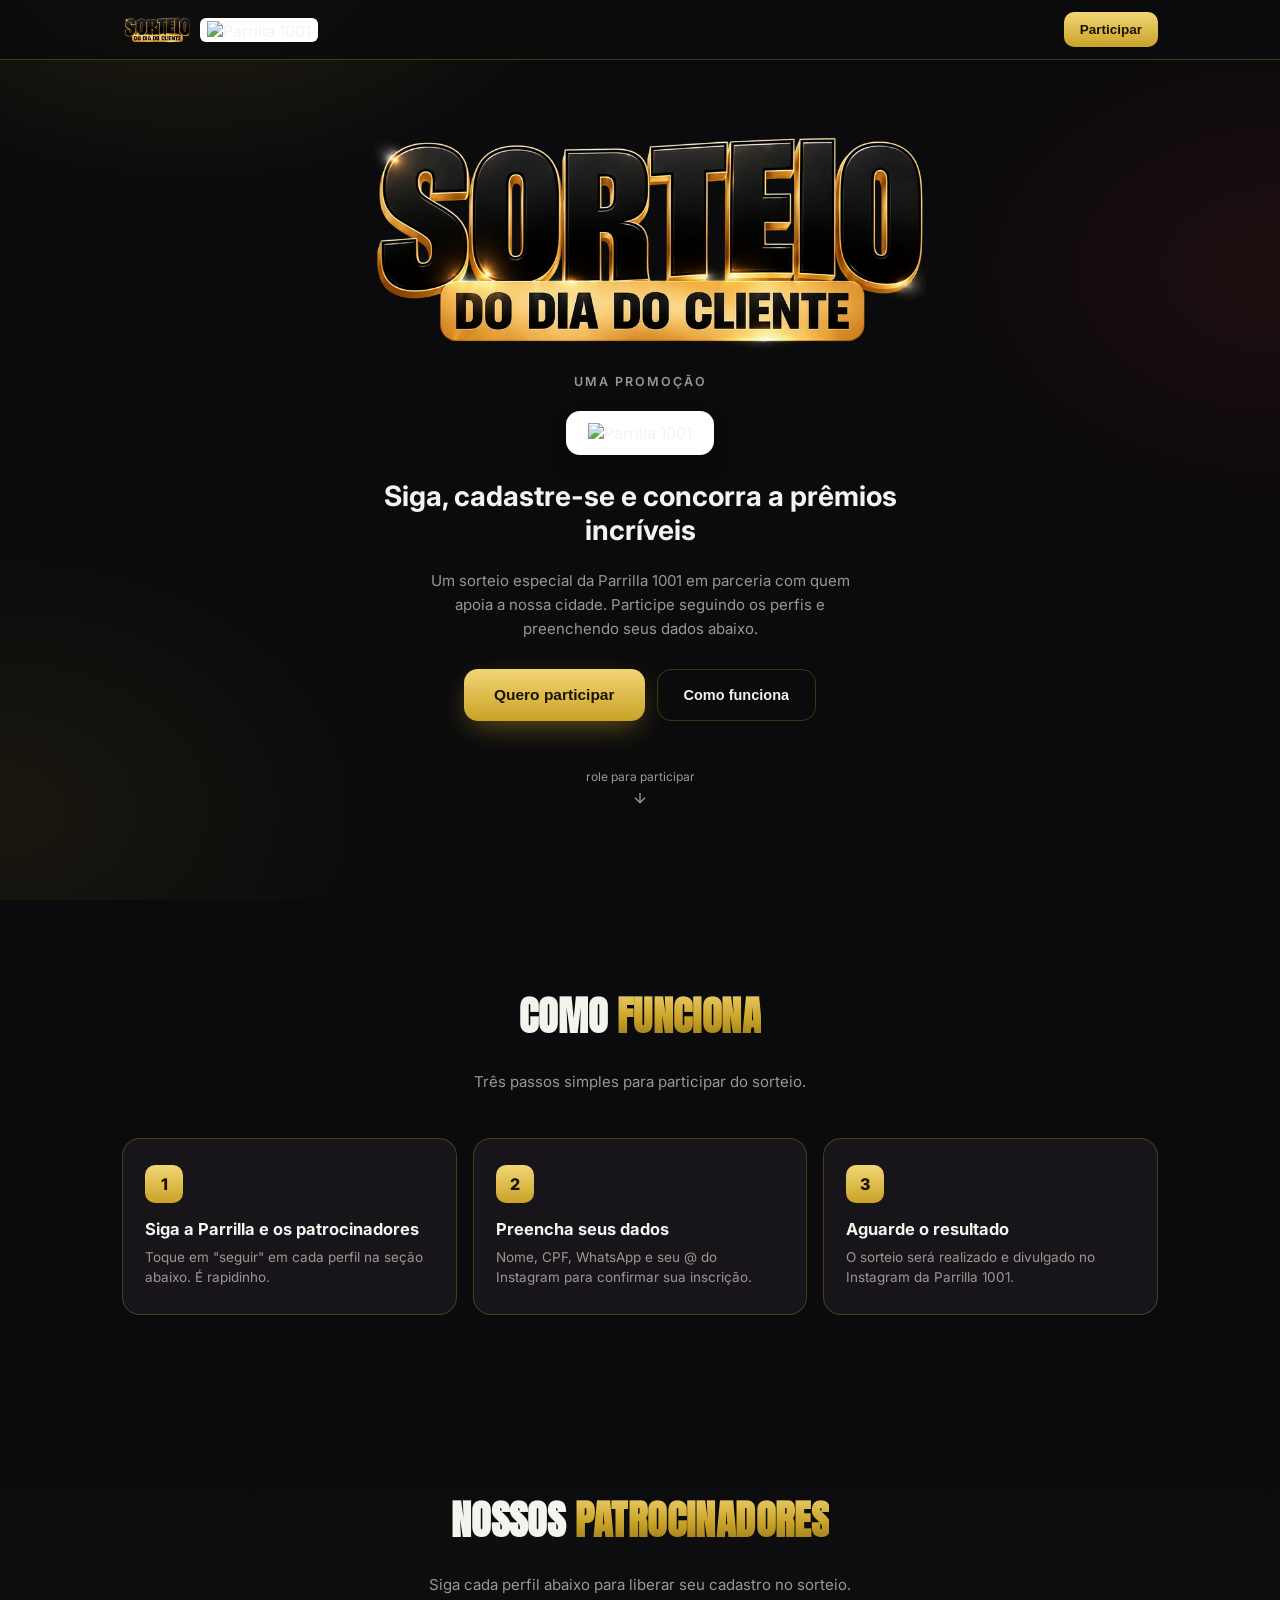
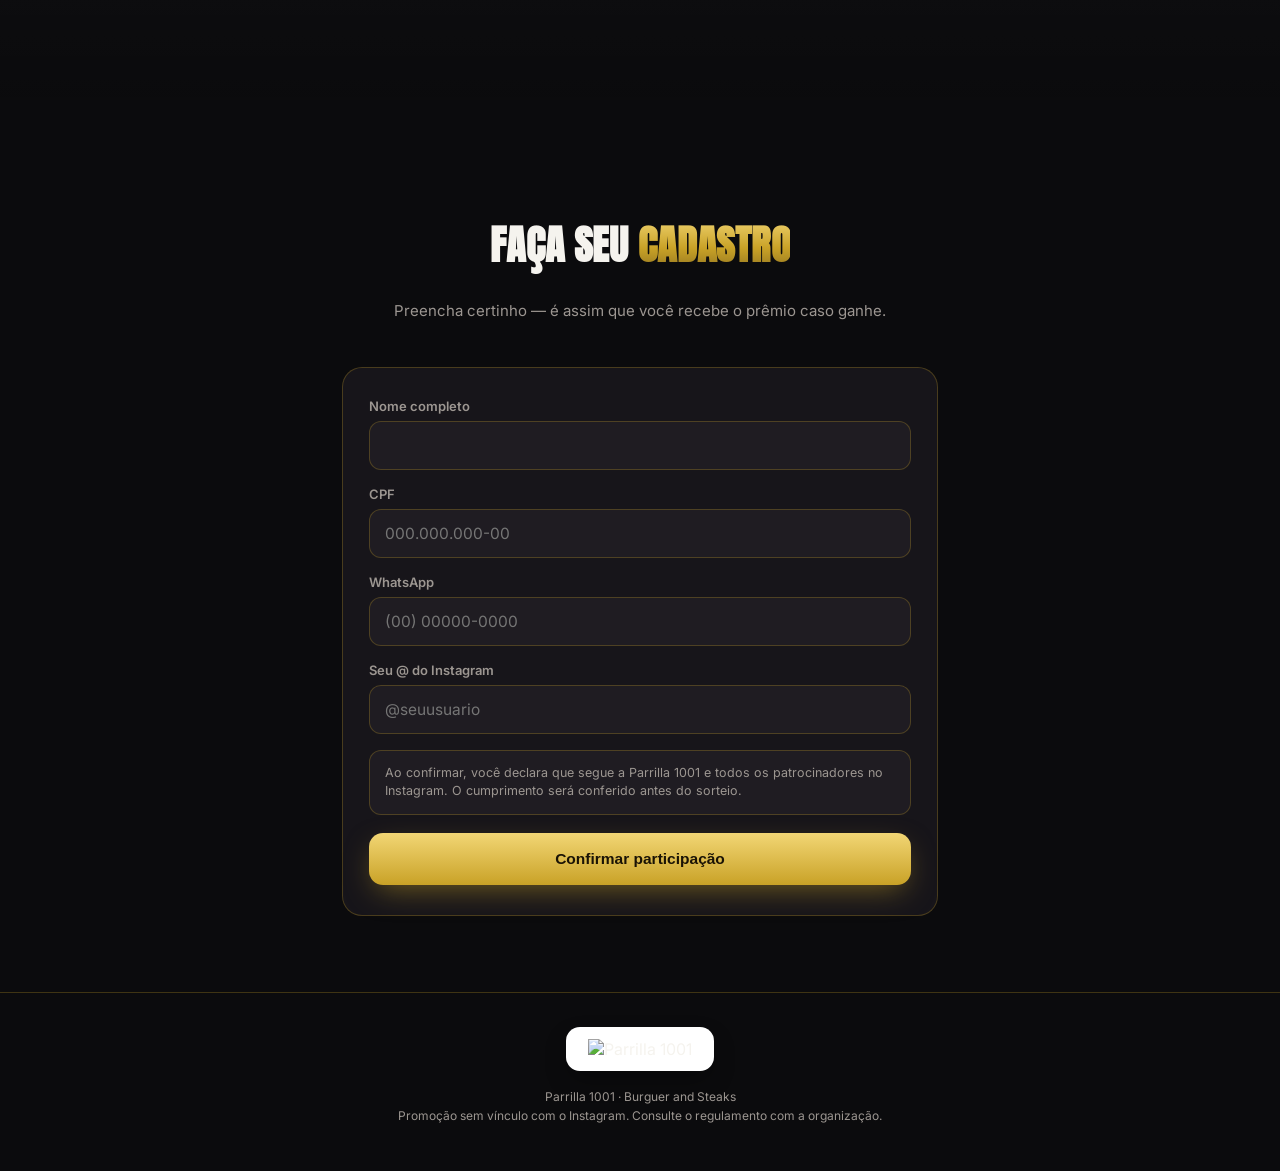
==== index.html @ ea4583cd "Add files via upload" ====
<!DOCTYPE html>
<html lang="pt-BR">
<head>
<meta charset="UTF-8">
<meta name="viewport" content="width=device-width, initial-scale=1.0, maximum-scale=1">
<title>Sorteio do Dia do Cliente — Parrilla 1001</title>
<meta name="description" content="Participe do Sorteio do Dia do Cliente da Parrilla 1001. Siga a Parrilla e os patrocinadores no Instagram e concorra.">
<link rel="preconnect" href="https://fonts.googleapis.com">
<link rel="preconnect" href="https://fonts.gstatic.com" crossorigin>
<link href="https://fonts.googleapis.com/css2?family=Anton&family=Inter:wght@400;500;600;700;800&display=swap" rel="stylesheet">
<script src="https://cdn.jsdelivr.net/npm/@supabase/supabase-js@2"></script>
<style>
  :root{
    --bg:#0B0B0D;
    --surface:#17151A;
    --surface-2:#1F1C22;
    --gold-deep:#8B6F1F;
    --gold:#C9A227;
    --gold-light:#F2D675;
    --red:#D62828;
    --text:#F5F3EE;
    --text-muted:#9C9691;
    --ok:#3FA34D;
    --border-gold: rgba(201,162,39,0.28);
  }
  *{box-sizing:border-box;}
  html{scroll-behavior:smooth;}
  html,body{margin:0;padding:0;}
  body{
    background:var(--bg);
    color:var(--text);
    font-family:'Inter',system-ui,sans-serif;
    -webkit-font-smoothing:antialiased;
    overflow-x:hidden;
  }
  .display{font-family:'Anton',sans-serif;letter-spacing:.01em;text-transform:uppercase;line-height:0.98;}
  .gold-text{
    background:linear-gradient(180deg,var(--gold-light) 0%,var(--gold) 55%,var(--gold-deep) 100%);
    -webkit-background-clip:text;background-clip:text;color:transparent;
  }
  .wrap{max-width:1080px;margin:0 auto;padding:0 22px;}
  .narrow{max-width:640px;margin:0 auto;}
  section{position:relative;}

  .glow{position:fixed;inset:0;z-index:-1;
    background:
      radial-gradient(700px 460px at 15% -8%, rgba(201,162,39,0.14), transparent 60%),
      radial-gradient(650px 460px at 100% 30%, rgba(214,40,40,0.09), transparent 60%),
      radial-gradient(700px 500px at 0% 90%, rgba(201,162,39,0.08), transparent 60%);
  }

  /* NAV */
  .nav{
    position:sticky;top:0;z-index:40;
    background:rgba(11,11,13,0.82);
    backdrop-filter:blur(10px);
    border-bottom:1px solid var(--border-gold);
  }
  .nav-inner{max-width:1080px;margin:0 auto;padding:12px 22px;display:flex;align-items:center;justify-content:space-between;}
  .nav-brand{display:flex;align-items:center;gap:10px;}
  .nav-brand img{height:26px;}
  .nav-brand-parrilla{height:24px;background:#fff;padding:3px 7px;border-radius:6px;}
  .nav-cta{
    background:linear-gradient(180deg,var(--gold-light),var(--gold));
    color:#1a1305;font-weight:800;border:none;border-radius:10px;
    padding:10px 16px;font-size:13.5px;cursor:pointer;white-space:nowrap;
  }
  .progress-mini{
    position:sticky;top:57px;z-index:35;
    background:var(--surface);border-bottom:1px solid var(--border-gold);
    padding:10px 22px;display:none;
  }
  .progress-mini.show{display:block;}
  .progress-mini-inner{max-width:1080px;margin:0 auto;}
  .progress-track{height:7px;background:var(--surface-2);border-radius:99px;overflow:hidden;}
  .progress-fill{height:100%;width:0%;background:linear-gradient(90deg,var(--gold-deep),var(--gold-light));border-radius:99px;transition:width .35s ease;}
  .progress-label{display:flex;justify-content:space-between;font-size:11.5px;color:var(--text-muted);margin-top:6px;font-weight:600;}

  /* HERO */
  .hero{
    min-height:92vh;
    display:flex;flex-direction:column;align-items:center;justify-content:center;
    text-align:center;gap:22px;padding:60px 22px 70px;
  }
  .logo-sorteio-img{max-width:100%;height:auto;max-height:220px;}
  .plus-divider{color:var(--text-muted);font-size:12.5px;letter-spacing:.16em;text-transform:uppercase;font-weight:600;}
  .logo-parrilla-card{background:#fff;padding:12px 22px;border-radius:14px;display:inline-flex;align-items:center;box-shadow:0 10px 26px -6px rgba(0,0,0,0.45);}
  .logo-parrilla-img{max-width:180px;height:auto;display:block;}
  .hero h2{font-size:clamp(20px,4.4vw,28px);max-width:560px;margin:2px 0 0;}
  .hero p.tagline{color:var(--text-muted);font-size:15px;max-width:440px;line-height:1.6;margin:0;}
  .hero-ctas{display:flex;gap:12px;flex-wrap:wrap;justify-content:center;margin-top:6px;}
  .btn-primary{
    background:linear-gradient(180deg,var(--gold-light),var(--gold));color:#1a1305;font-weight:800;
    border:none;border-radius:14px;padding:17px 30px;font-size:15.5px;cursor:pointer;
    box-shadow:0 10px 30px -8px rgba(201,162,39,0.55);
  }
  .btn-outline{
    background:transparent;border:1.5px solid var(--border-gold);color:var(--text);font-weight:700;
    border-radius:14px;padding:16px 26px;font-size:14.5px;cursor:pointer;
  }
  .scroll-hint{margin-top:26px;color:var(--text-muted);font-size:12px;display:flex;flex-direction:column;align-items:center;gap:6px;}
  .scroll-hint svg{width:16px;height:16px;animation:bob 1.8s ease-in-out infinite;}
  @keyframes bob{0%,100%{transform:translateY(0);}50%{transform:translateY(6px);}}

  /* SECTION HEADERS */
  .section-pad{padding:76px 0;}
  .section-head{text-align:center;max-width:560px;margin:0 auto 44px;}
  .section-head h2{font-size:clamp(28px,6vw,40px);}
  .section-head p{color:var(--text-muted);font-size:15px;line-height:1.6;margin-top:10px;}

  /* COMO FUNCIONA */
  .steps{display:grid;grid-template-columns:1fr;gap:16px;}
  @media(min-width:760px){.steps{grid-template-columns:1fr 1fr 1fr;}}
  .step-card{background:var(--surface);border:1px solid var(--border-gold);border-radius:18px;padding:26px 22px;}
  .step-num{
    width:38px;height:38px;border-radius:10px;background:linear-gradient(180deg,var(--gold-light),var(--gold));
    color:#1a1305;font-weight:800;display:flex;align-items:center;justify-content:center;margin-bottom:16px;font-size:16px;
  }
  .step-card h3{font-size:16.5px;margin:0 0 8px;}
  .step-card p{color:var(--text-muted);font-size:13.5px;line-height:1.55;margin:0;}

  /* PATROCINADORES */
  .sponsors-section{background:linear-gradient(180deg, transparent, rgba(255,255,255,0.015), transparent);}
  .sponsor-grid{display:grid;grid-template-columns:1fr 1fr;gap:14px;}
  @media(min-width:640px){.sponsor-grid{grid-template-columns:repeat(3,1fr);}}
  @media(min-width:900px){.sponsor-grid{grid-template-columns:repeat(4,1fr);}}

  .sponsor-card{
    background:var(--surface);border:1.5px solid var(--border-gold);border-radius:18px;
    padding:16px;display:flex;flex-direction:column;gap:12px;
    opacity:0;transform:translateY(14px);transition:opacity .5s ease, transform .5s ease, border-color .2s ease, background .2s ease;
  }
  .sponsor-card.in-view{opacity:1;transform:translateY(0);}
  .sponsor-card.followed{border-color:var(--ok);background:rgba(63,163,77,0.06);}
  .sponsor-tile{
    aspect-ratio:1/1;width:100%;border-radius:12px;background:#fff;
    display:flex;align-items:center;justify-content:center;padding:12px;overflow:hidden;
  }
  .sponsor-tile img{max-width:100%;max-height:100%;object-fit:contain;}
  .sponsor-tile-fallback{font-weight:800;font-size:20px;color:#1a1a1a;}
  .sponsor-name{font-size:13px;font-weight:700;text-align:center;line-height:1.25;}
  .follow-btn{
    border:1.5px solid var(--border-gold);background:transparent;color:var(--text);font-weight:700;
    font-size:12.5px;padding:10px 12px;border-radius:10px;width:100%;cursor:pointer;
    display:flex;align-items:center;justify-content:center;gap:6px;
  }
  .follow-btn.done{background:var(--ok);border-color:var(--ok);color:#0e2413;}

  .parrilla-feature-card{
    grid-column:1 / -1;
    background:linear-gradient(135deg, rgba(214,40,40,0.10), var(--surface));
    border:1.5px solid rgba(214,40,40,0.4);border-radius:18px;padding:20px;
    display:flex;align-items:center;justify-content:space-between;gap:16px;flex-wrap:wrap;
  }
  .parrilla-feature-left{display:flex;align-items:center;gap:14px;}
  .parrilla-feature-logo{width:64px;height:64px;background:#fff;border-radius:10px;display:flex;align-items:center;justify-content:center;padding:8px;flex-shrink:0;}
  .parrilla-feature-logo img{max-width:100%;max-height:100%;object-fit:contain;}
  .parrilla-feature-left h3{font-size:16px;margin:0 0 2px;}
  .parrilla-feature-left span{color:var(--text-muted);font-size:12.5px;}
  .parrilla-feature-card .follow-btn{width:150px;flex-shrink:0;}

  /* CADASTRO */
  .form-card{background:var(--surface);border:1px solid var(--border-gold);border-radius:20px;padding:30px 26px;}
  .field{margin-bottom:16px;}
  .field label{display:block;font-size:13px;font-weight:600;color:var(--text-muted);margin-bottom:7px;}
  .field input{
    width:100%;background:var(--surface-2);border:1.5px solid var(--border-gold);border-radius:12px;
    padding:14px 15px;color:var(--text);font-size:15.5px;font-family:inherit;
  }
  .field input:focus{outline:none;border-color:var(--gold);}
  .field input.invalid{border-color:var(--red);}
  .field-error{color:#ff8b8b;font-size:12.5px;margin-top:6px;display:none;}
  .field-error.show{display:block;}
  .hp-field{position:absolute;left:-9999px;top:-9999px;width:1px;height:1px;opacity:0;}
  .gate-notice{
    background:rgba(214,40,40,0.08);border:1px solid rgba(214,40,40,0.32);border-radius:12px;
    padding:13px 15px;font-size:13px;color:#ffb3b3;margin-bottom:18px;display:none;
  }
  .gate-notice.show{display:block;}
  .form-note{
    background:var(--surface-2);border:1px solid var(--border-gold);border-radius:12px;
    padding:13px 15px;font-size:12.5px;color:var(--text-muted);line-height:1.5;margin-top:4px;
  }
  .closed-badge{
    background:rgba(214,40,40,0.12);border:1px solid rgba(214,40,40,0.35);color:#ff8b8b;
    padding:14px 18px;border-radius:12px;font-size:14px;font-weight:600;text-align:center;
  }
  .spinner{width:18px;height:18px;border-radius:50%;border:2.5px solid rgba(0,0,0,0.25);border-top-color:#1a1305;animation:spin .7s linear infinite;display:inline-block;}
  @keyframes spin{to{transform:rotate(360deg);}}

  /* CONFIRM MODAL */
  .modal-overlay{
    position:fixed;inset:0;background:rgba(0,0,0,0.72);backdrop-filter:blur(4px);
    display:none;align-items:center;justify-content:center;z-index:60;padding:20px;
  }
  .modal-overlay.show{display:flex;}
  .modal-card{
    background:var(--surface);border:1.5px solid var(--gold);border-radius:22px;
    padding:36px 28px;text-align:center;max-width:360px;
    animation:popIn .3s ease;
  }
  @keyframes popIn{from{opacity:0;transform:scale(.92);}to{opacity:1;transform:scale(1);}}
  .check-circle{
    width:76px;height:76px;border-radius:50%;background:linear-gradient(180deg,var(--gold-light),var(--gold));
    display:flex;align-items:center;justify-content:center;margin:0 auto 18px;
    box-shadow:0 10px 30px -8px rgba(201,162,39,0.55);
  }
  .check-circle svg{width:38px;height:38px;}
  .modal-card h3{font-size:22px;margin:0 0 10px;}
  .modal-card p{color:var(--text-muted);font-size:13.5px;line-height:1.6;margin:0 0 20px;}

  /* FOOTER */
  footer{border-top:1px solid var(--border-gold);padding:34px 0 44px;text-align:center;}
  footer p{color:var(--text-muted);font-size:12px;margin:4px 0;}

  .toast{
    position:fixed;left:50%;bottom:24px;transform:translateX(-50%) translateY(20px);
    background:var(--surface-2);border:1px solid var(--border-gold);color:var(--text);
    padding:13px 18px;border-radius:12px;font-size:13.5px;font-weight:600;max-width:90%;
    opacity:0;pointer-events:none;transition:all .25s ease;z-index:80;box-shadow:0 10px 30px rgba(0,0,0,0.4);
  }
  .toast.show{opacity:1;transform:translateX(-50%) translateY(0);}

  @media (prefers-reduced-motion: reduce){
    .sponsor-card{transition:none;opacity:1;transform:none;}
    .scroll-hint svg{animation:none;}
  }
</style>
</head>
<body>
<div class="glow"></div>

<nav class="nav">
  <div class="nav-inner">
    <div class="nav-brand">
      <img src="assets/img/logo-sorteio.webp" id="nav-logo-sorteio" alt="Sorteio">
      <div class="nav-brand-parrilla"><img src="assets/img/logo-parrilla.webp" id="nav-logo-parrilla" alt="Parrilla 1001" style="height:16px;display:block;"></div>
    </div>
    <button class="nav-cta" id="nav-cta">Participar</button>
  </div>
</nav>
<div class="progress-mini" id="progress-mini">
  <div class="progress-mini-inner">
    <div class="progress-track"><div class="progress-fill" id="progress-fill"></div></div>
    <div class="progress-label"><span id="progress-count">0 de 0 seguidos</span><span id="progress-pct">0%</span></div>
  </div>
</div>

<!-- HERO -->
<section class="hero" id="topo">
  <img src="assets/img/logo-sorteio.webp" class="logo-sorteio-img" id="hero-logo-sorteio" alt="Sorteio do Dia do Cliente">
  <div class="plus-divider">uma promoção</div>
  <div class="logo-parrilla-card"><img src="assets/img/logo-parrilla.webp" class="logo-parrilla-img" id="hero-logo-parrilla" alt="Parrilla 1001"></div>
  <h2>Siga, cadastre-se e concorra a prêmios incríveis</h2>
  <p class="tagline">Um sorteio especial da Parrilla 1001 em parceria com quem apoia a nossa cidade. Participe seguindo os perfis e preenchendo seus dados abaixo.</p>
  <div class="hero-ctas">
    <button class="btn-primary" id="btn-hero-participar">Quero participar</button>
    <button class="btn-outline" id="btn-hero-como">Como funciona</button>
  </div>
  <div class="scroll-hint">
    role para participar
    <svg viewBox="0 0 24 24" fill="none" stroke="currentColor" stroke-width="2" stroke-linecap="round" stroke-linejoin="round"><path d="M12 5v14M19 12l-7 7-7-7"></path></svg>
  </div>
</section>

<!-- COMO FUNCIONA -->
<section class="section-pad" id="como-funciona">
  <div class="wrap">
    <div class="section-head">
      <h2 class="display">Como <span class="gold-text">funciona</span></h2>
      <p>Três passos simples para participar do sorteio.</p>
    </div>
    <div class="steps">
      <div class="step-card">
        <div class="step-num">1</div>
        <h3>Siga a Parrilla e os patrocinadores</h3>
        <p>Toque em "seguir" em cada perfil na seção abaixo. É rapidinho.</p>
      </div>
      <div class="step-card">
        <div class="step-num">2</div>
        <h3>Preencha seus dados</h3>
        <p>Nome, CPF, WhatsApp e seu @ do Instagram para confirmar sua inscrição.</p>
      </div>
      <div class="step-card">
        <div class="step-num">3</div>
        <h3>Aguarde o resultado</h3>
        <p>O sorteio será realizado e divulgado no Instagram da Parrilla 1001.</p>
      </div>
    </div>
  </div>
</section>

<!-- PATROCINADORES -->
<section class="section-pad sponsors-section" id="patrocinadores">
  <div class="wrap">
    <div class="section-head">
      <h2 class="display">Nossos <span class="gold-text">patrocinadores</span></h2>
      <p>Siga cada perfil abaixo para liberar seu cadastro no sorteio.</p>
    </div>
    <div class="sponsor-grid" id="sponsor-grid"></div>
  </div>
</section>

<!-- CADASTRO -->
<section class="section-pad" id="cadastro">
  <div class="wrap narrow">
    <div class="section-head">
      <h2 class="display">Faça seu <span class="gold-text">cadastro</span></h2>
      <p>Preencha certinho — é assim que você recebe o prêmio caso ganhe.</p>
    </div>
    <div class="form-card" id="form-card-area">
      <div class="gate-notice" id="gate-notice">Siga todos os patrocinadores acima antes de enviar seu cadastro.</div>
      <form id="participation-form" novalidate>
        <div class="field">
          <label for="f-nome">Nome completo</label>
          <input type="text" id="f-nome" autocomplete="name" required>
          <div class="field-error" id="err-nome">Digite seu nome completo.</div>
        </div>
        <div class="field">
          <label for="f-cpf">CPF</label>
          <input type="text" id="f-cpf" inputmode="numeric" placeholder="000.000.000-00" maxlength="14" required>
          <div class="field-error" id="err-cpf">CPF inválido.</div>
        </div>
        <div class="field">
          <label for="f-telefone">WhatsApp</label>
          <input type="text" id="f-telefone" inputmode="numeric" placeholder="(00) 00000-0000" maxlength="15" required>
          <div class="field-error" id="err-telefone">Informe um número válido com DDD.</div>
        </div>
        <div class="field">
          <label for="f-instagram">Seu @ do Instagram</label>
          <input type="text" id="f-instagram" placeholder="@seuusuario" required>
          <div class="field-error" id="err-instagram">Informe seu @ do Instagram.</div>
        </div>
        <div class="hp-field" aria-hidden="true">
          <label for="f-site">Não preencha este campo</label>
          <input type="text" id="f-site" name="site" tabindex="-1" autocomplete="off">
        </div>
        <div class="form-note">Ao confirmar, você declara que segue a Parrilla 1001 e todos os patrocinadores no Instagram. O cumprimento será conferido antes do sorteio.</div>
        <div style="margin-top:18px;">
          <button type="submit" class="btn-primary" id="btn-submit" style="width:100%;">Confirmar participação</button>
        </div>
      </form>
    </div>
  </div>
</section>

<footer>
  <div class="logo-parrilla-card" style="margin-bottom:14px;"><img src="assets/img/logo-parrilla.webp" id="footer-logo-parrilla" alt="Parrilla 1001" style="max-width:130px;height:auto;display:block;"></div>
  <p>Parrilla 1001 · Burguer and Steaks</p>
  <p>Promoção sem vínculo com o Instagram. Consulte o regulamento com a organização.</p>
</footer>

<div class="modal-overlay" id="modal-confirm">
  <div class="modal-card">
    <div class="check-circle"><svg viewBox="0 0 24 24" fill="none" stroke="#1a1305" stroke-width="3" stroke-linecap="round" stroke-linejoin="round"><polyline points="20 6 9 17 4 12"></polyline></svg></div>
    <h3 class="display">Você está <span class="gold-text">participando!</span></h3>
    <p>Guarde seu Instagram seguido nos perfis parceiros. Boa sorte — o resultado será divulgado no perfil da Parrilla 1001.</p>
    <button class="btn-primary" id="btn-close-modal" style="width:100%;">Fechar</button>
  </div>
</div>

<div class="toast" id="toast"></div>

<script>
const SUPABASE_URL = 'https://yrxlisqotgxpphfgvodh.supabase.co';
const SUPABASE_ANON_KEY = 'sb_publishable_75Oo3kkfr6PpqEU90OkE7A_bL1lUuGF';
const sb = supabase.createClient(SUPABASE_URL, SUPABASE_ANON_KEY);

const DEFAULT_LOGO_SORTEIO = 'assets/img/logo-sorteio.webp';
const DEFAULT_LOGO_PARRILLA = 'assets/img/logo-parrilla.webp';

let CONFIG = {};
let SPONSORS = [];
let followed = new Set();
let formShownAt = Date.now();

const $ = (id) => document.getElementById(id);

function showToast(msg){
  const t = $('toast');
  t.textContent = msg;
  t.classList.add('show');
  clearTimeout(t._timer);
  t._timer = setTimeout(() => t.classList.remove('show'), 3200);
}

async function loadData(){
  try{
    const [{data: configRows}, {data: sponsorRows}] = await Promise.all([
      sb.from('config').select('*'),
      sb.from('sponsors').select('*').eq('ativo', true).order('ordem', {ascending:true})
    ]);
    (configRows||[]).forEach(r => CONFIG[r.chave] = r.valor);
    SPONSORS = sponsorRows || [];
  }catch(e){ console.error(e); }
  renderBrand();
  renderSponsors();
  observeSponsorCards();
}

function renderBrand(){
  const sorteioSrc = CONFIG.logo_sorteio || DEFAULT_LOGO_SORTEIO;
  const parrillaSrc = CONFIG.logo_parrilla || DEFAULT_LOGO_PARRILLA;
  ['nav-logo-sorteio','hero-logo-sorteio'].forEach(id => $(id).src = sorteioSrc);
  ['nav-logo-parrilla','hero-logo-parrilla','footer-logo-parrilla'].forEach(id => $(id).src = parrillaSrc);

  if(CONFIG.cadastro_aberto === 'false'){
    $('form-card-area').innerHTML = `<div class="closed-badge">As inscrições deste sorteio estão encerradas. Fique de olho no Instagram da Parrilla 1001 para o resultado.</div>`;
  }
}

function totalToFollow(){ return SPONSORS.length + 1; }

function updateProgress(){
  const total = totalToFollow();
  const count = followed.size;
  const pct = total ? Math.round((count/total)*100) : 0;
  $('progress-fill').style.width = pct + '%';
  $('progress-count').textContent = `${count} de ${total} seguidos`;
  $('progress-pct').textContent = pct + '%';
  $('progress-mini').classList.add('show');
  if(count >= total) $('gate-notice').classList.remove('show');
}

function markFollowed(key, btnEl, cardEl){
  followed.add(key);
  btnEl.classList.add('done');
  btnEl.innerHTML = '✓ Seguindo';
  if(cardEl) cardEl.classList.add('followed');
  updateProgress();
}

function renderSponsors(){
  const grid = $('sponsor-grid');
  grid.innerHTML = '';

  const parrillaUrl = CONFIG.instagram_parrilla || '#';
  const parrillaLogo = CONFIG.logo_parrilla || DEFAULT_LOGO_PARRILLA;
  const pCard = document.createElement('div');
  pCard.className = 'parrilla-feature-card sponsor-card';
  pCard.innerHTML = `
    <div class="parrilla-feature-left">
      <div class="parrilla-feature-logo"><img src="${parrillaLogo}" alt="Parrilla 1001"></div>
      <div><h3>Parrilla 1001</h3><span>a organizadora do sorteio</span></div>
    </div>
    <button class="follow-btn" data-key="parrilla">Seguir no Instagram</button>
  `;
  grid.appendChild(pCard);
  const pBtn = pCard.querySelector('.follow-btn');
  pBtn.addEventListener('click', () => {
    window.open(parrillaUrl, '_blank', 'noopener');
    if(!followed.has('parrilla')) markFollowed('parrilla', pBtn, pCard);
  });

  SPONSORS.forEach(sp => {
    const card = document.createElement('div');
    card.className = 'sponsor-card';
    card.innerHTML = `
      <div class="sponsor-tile">${sp.logo_url ? `<img src="${sp.logo_url}" alt="${sp.nome}">` : `<div class="sponsor-tile-fallback">${(sp.nome||'?').slice(0,2).toUpperCase()}</div>`}</div>
      <div class="sponsor-name">${sp.nome}</div>
      <button class="follow-btn" data-key="${sp.id}">Seguir</button>
    `;
    grid.appendChild(card);
    const btn = card.querySelector('.follow-btn');
    btn.addEventListener('click', () => {
      window.open(sp.instagram_url, '_blank', 'noopener');
      if(!followed.has(sp.id)) markFollowed(sp.id, btn, card);
    });
  });

  updateProgress();
}

function observeSponsorCards(){
  const cards = document.querySelectorAll('.sponsor-card');
  if(!('IntersectionObserver' in window)){
    cards.forEach(c => c.classList.add('in-view'));
    return;
  }
  const obs = new IntersectionObserver((entries) => {
    entries.forEach((entry, i) => {
      if(entry.isIntersecting){
        setTimeout(() => entry.target.classList.add('in-view'), i * 45);
        obs.unobserve(entry.target);
      }
    });
  }, {threshold:0.15});
  cards.forEach(c => obs.observe(c));
}

// Navigation helpers
$('nav-cta').addEventListener('click', () => $('cadastro').scrollIntoView({behavior:'smooth'}));
$('btn-hero-participar').addEventListener('click', () => $('patrocinadores').scrollIntoView({behavior:'smooth'}));
$('btn-hero-como').addEventListener('click', () => $('como-funciona').scrollIntoView({behavior:'smooth'}));
$('btn-close-modal').addEventListener('click', () => $('modal-confirm').classList.remove('show'));

// Masks
$('f-cpf').addEventListener('input', (e) => {
  let v = e.target.value.replace(/\D/g,'').slice(0,11);
  v = v.replace(/(\d{3})(\d)/,'$1.$2').replace(/(\d{3})(\d)/,'$1.$2').replace(/(\d{3})(\d{1,2})$/,'$1-$2');
  e.target.value = v;
});
$('f-telefone').addEventListener('input', (e) => {
  let v = e.target.value.replace(/\D/g,'').slice(0,11);
  if(v.length > 10){ v = v.replace(/(\d{2})(\d{5})(\d{0,4})/,'($1) $2-$3'); }
  else if(v.length > 5){ v = v.replace(/(\d{2})(\d{4})(\d{0,4})/,'($1) $2-$3'); }
  else if(v.length > 2){ v = v.replace(/(\d{2})(\d{0,5})/,'($1) $2'); }
  else if(v.length > 0){ v = v.replace(/(\d{0,2})/,'($1'); }
  e.target.value = v.trim();
});

function validCPF(cpf){
  cpf = cpf.replace(/\D/g,'');
  if(cpf.length !== 11 || /^(\d)\1{10}$/.test(cpf)) return false;
  let sum = 0;
  for(let i=0;i<9;i++) sum += parseInt(cpf[i]) * (10-i);
  let rev = 11 - (sum % 11);
  if(rev >= 10) rev = 0;
  if(rev !== parseInt(cpf[9])) return false;
  sum = 0;
  for(let i=0;i<10;i++) sum += parseInt(cpf[i]) * (11-i);
  rev = 11 - (sum % 11);
  if(rev >= 10) rev = 0;
  if(rev !== parseInt(cpf[10])) return false;
  return true;
}

function setFieldError(inputId, errId, show){
  $(inputId).classList.toggle('invalid', show);
  $(errId).classList.toggle('show', show);
}

$('participation-form').addEventListener('submit', async (e) => {
  e.preventDefault();

  if(followed.size < totalToFollow()){
    $('gate-notice').classList.add('show');
    $('patrocinadores').scrollIntoView({behavior:'smooth'});
    showToast('Siga todos os patrocinadores antes de enviar o cadastro.');
    return;
  }

  const nome = $('f-nome').value.trim();
  const cpfRaw = $('f-cpf').value.replace(/\D/g,'');
  const telRaw = $('f-telefone').value.replace(/\D/g,'');
  const instagram = $('f-instagram').value.trim().replace(/^@/,'');
  const honeypot = $('f-site').value;

  let ok = true;
  if(nome.length < 5 || !nome.includes(' ')){ setFieldError('f-nome','err-nome',true); ok=false; } else setFieldError('f-nome','err-nome',false);
  if(!validCPF(cpfRaw)){ setFieldError('f-cpf','err-cpf',true); ok=false; } else setFieldError('f-cpf','err-cpf',false);
  if(telRaw.length < 10){ setFieldError('f-telefone','err-telefone',true); ok=false; } else setFieldError('f-telefone','err-telefone',false);
  if(instagram.length < 2){ setFieldError('f-instagram','err-instagram',true); ok=false; } else setFieldError('f-instagram','err-instagram',false);
  if(!ok) return;

  if(honeypot){ showToast('Não foi possível concluir o cadastro. Tente novamente.'); return; }
  if(Date.now() - formShownAt < 3000){ showToast('Aguarde um instante e tente novamente.'); return; }

  const btn = $('btn-submit');
  btn.disabled = true;
  btn.innerHTML = '<span class="spinner"></span>';

  const {error} = await sb.from('participantes').insert({nome, cpf: cpfRaw, telefone: telRaw, instagram});

  btn.disabled = false;
  btn.textContent = 'Confirmar participação';

  if(error){
    if(error.code === '23505'){ showToast('Este CPF ou telefone já está participando do sorteio!'); }
    else { console.error(error); showToast('Não foi possível concluir agora. Tente novamente em instantes.'); }
    return;
  }

  $('modal-confirm').classList.add('show');
  $('participation-form').reset();
});

loadData();
</script>
</body>
</html>
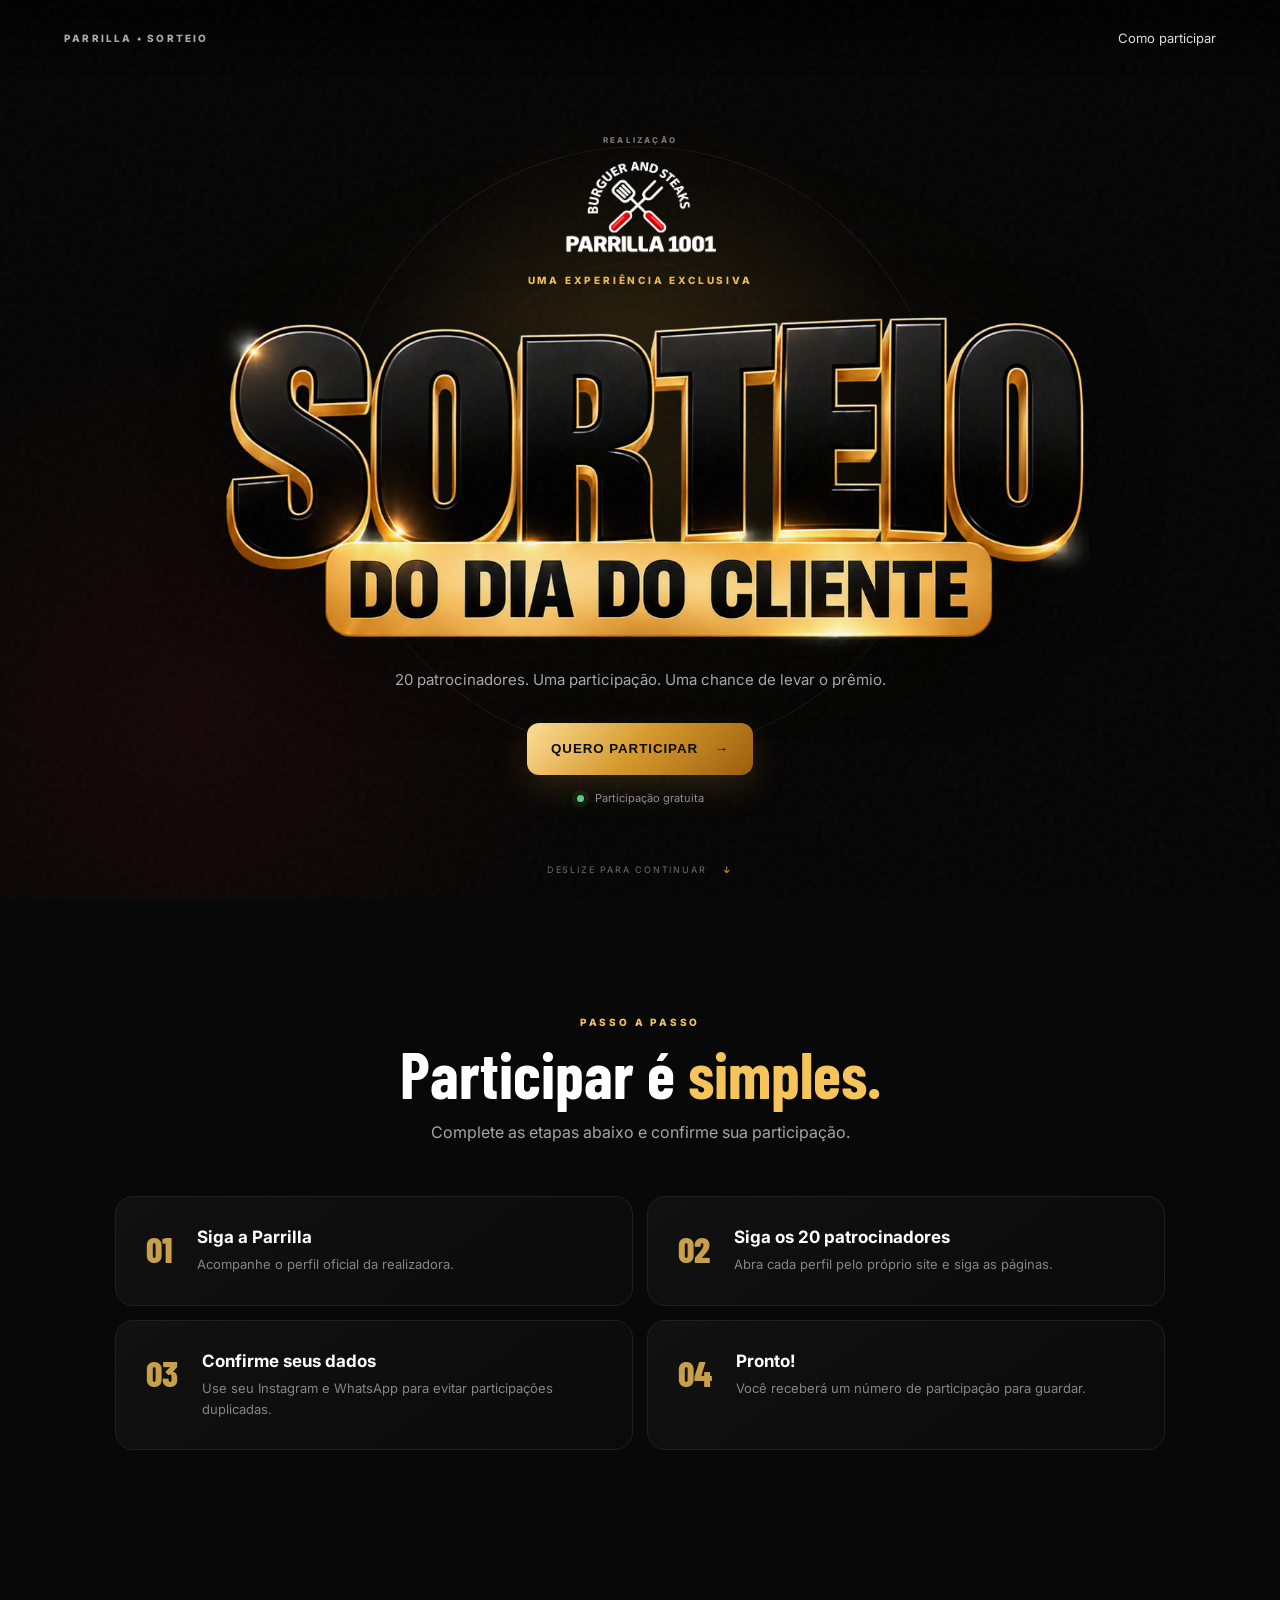
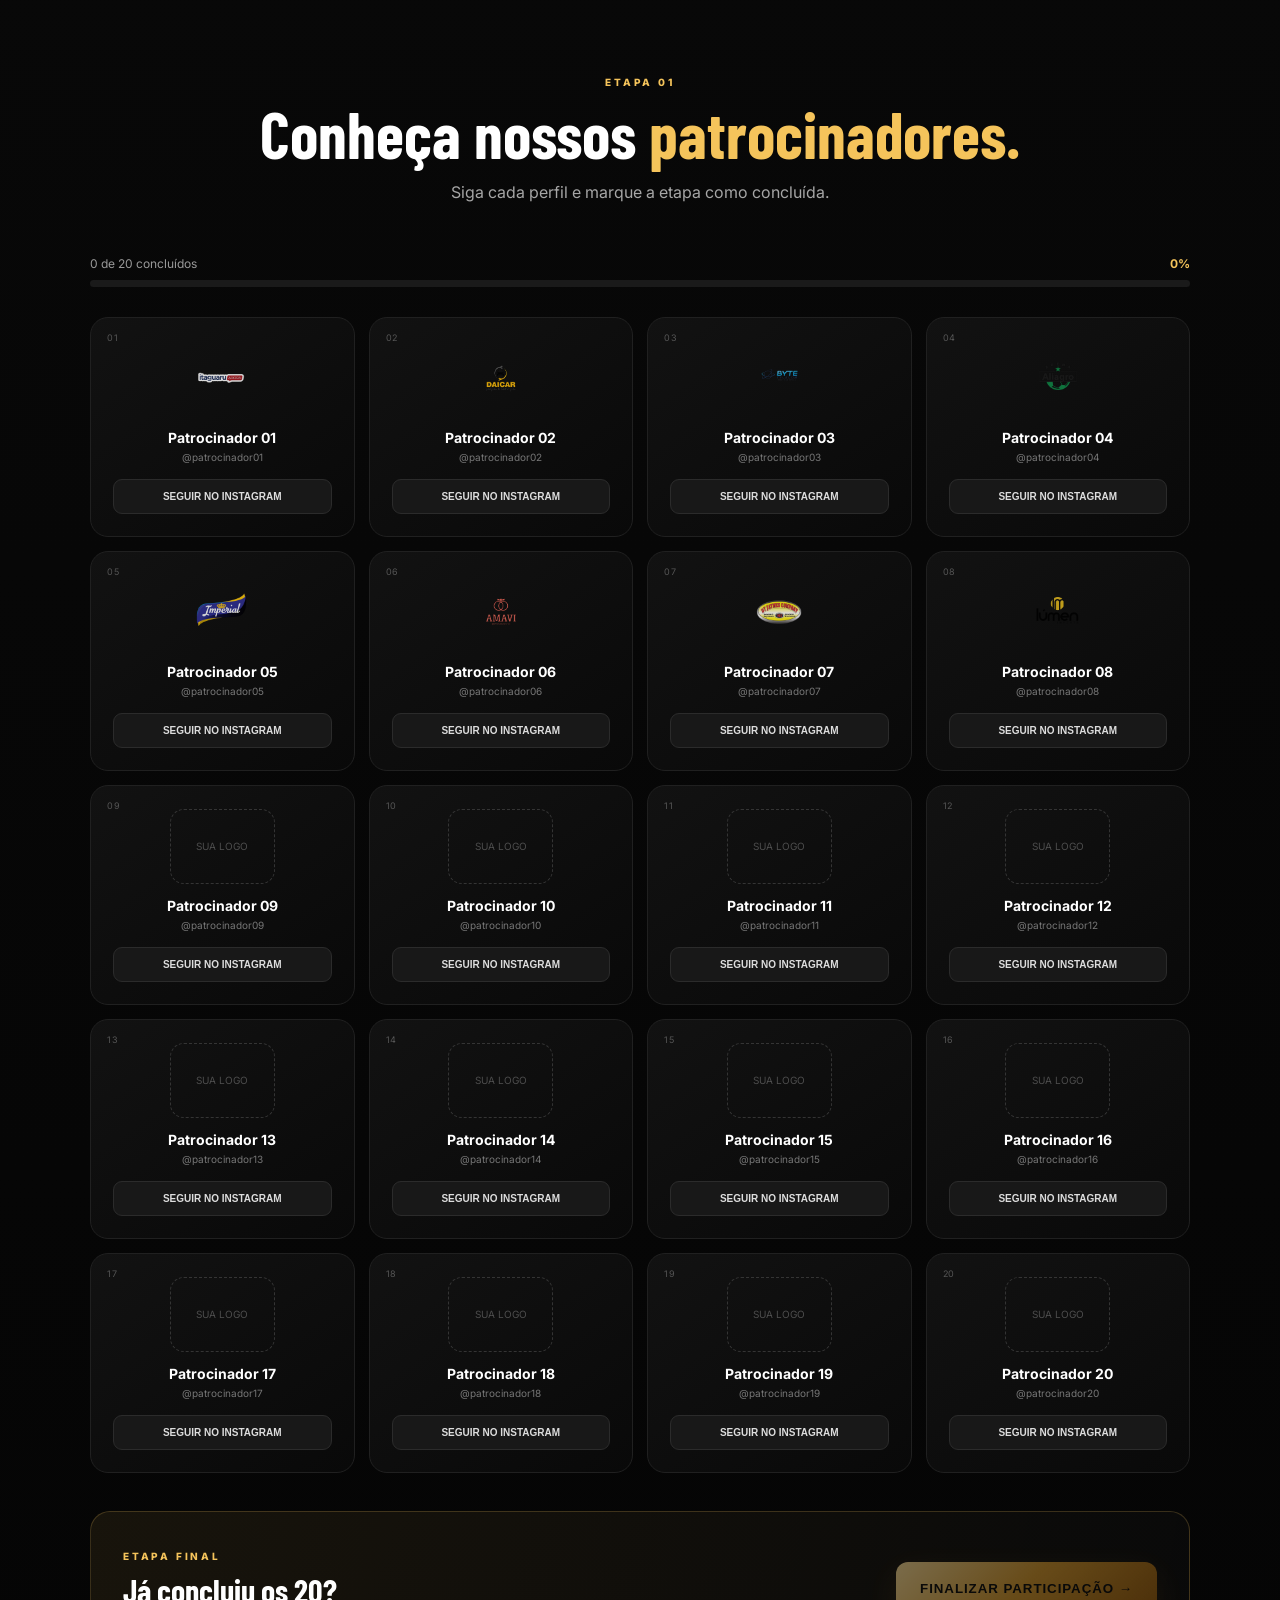
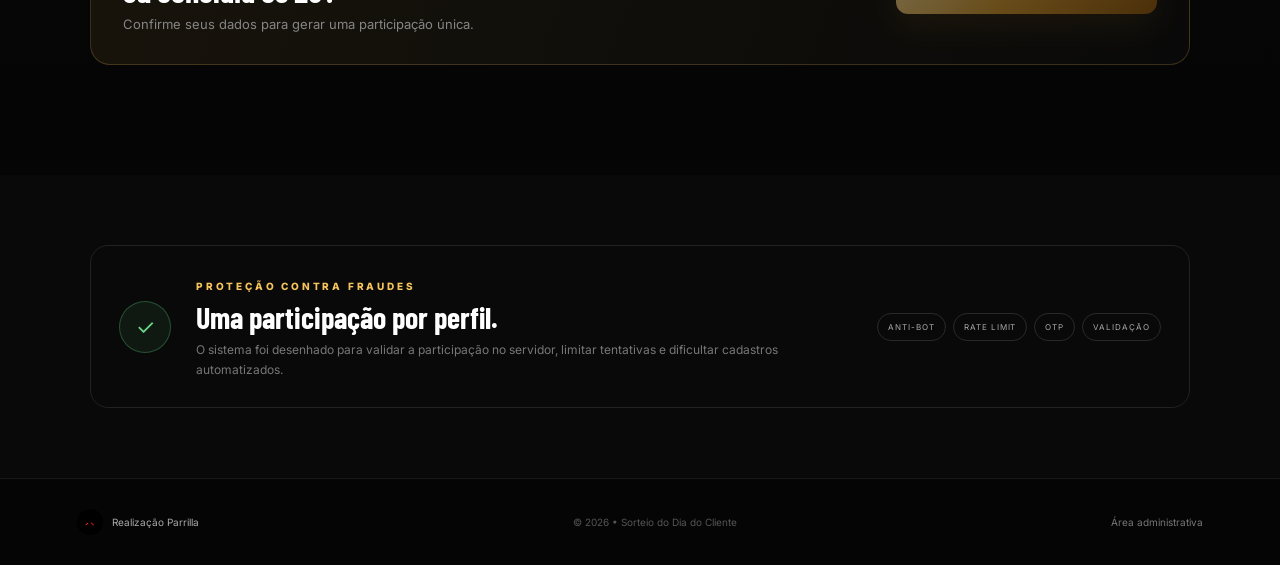
==== commit 5cbfc879: "Add files via upload" ====
--- a/index.html
+++ b/index.html
@@ -1,581 +1,121 @@
-<!DOCTYPE html>
-<html lang="pt-BR">
-<head>
-<meta charset="UTF-8">
-<meta name="viewport" content="width=device-width, initial-scale=1.0, maximum-scale=1">
-<title>Sorteio do Dia do Cliente — Parrilla 1001</title>
-<meta name="description" content="Participe do Sorteio do Dia do Cliente da Parrilla 1001. Siga a Parrilla e os patrocinadores no Instagram e concorra.">
-<link rel="preconnect" href="https://fonts.googleapis.com">
-<link rel="preconnect" href="https://fonts.gstatic.com" crossorigin>
-<link href="https://fonts.googleapis.com/css2?family=Anton&family=Inter:wght@400;500;600;700;800&display=swap" rel="stylesheet">
-<script src="https://cdn.jsdelivr.net/npm/@supabase/supabase-js@2"></script>
-<style>
-  :root{
-    --bg:#0B0B0D;
-    --surface:#17151A;
-    --surface-2:#1F1C22;
-    --gold-deep:#8B6F1F;
-    --gold:#C9A227;
-    --gold-light:#F2D675;
-    --red:#D62828;
-    --text:#F5F3EE;
-    --text-muted:#9C9691;
-    --ok:#3FA34D;
-    --border-gold: rgba(201,162,39,0.28);
-  }
-  *{box-sizing:border-box;}
-  html{scroll-behavior:smooth;}
-  html,body{margin:0;padding:0;}
-  body{
-    background:var(--bg);
-    color:var(--text);
-    font-family:'Inter',system-ui,sans-serif;
-    -webkit-font-smoothing:antialiased;
-    overflow-x:hidden;
-  }
-  .display{font-family:'Anton',sans-serif;letter-spacing:.01em;text-transform:uppercase;line-height:0.98;}
-  .gold-text{
-    background:linear-gradient(180deg,var(--gold-light) 0%,var(--gold) 55%,var(--gold-deep) 100%);
-    -webkit-background-clip:text;background-clip:text;color:transparent;
-  }
-  .wrap{max-width:1080px;margin:0 auto;padding:0 22px;}
-  .narrow{max-width:640px;margin:0 auto;}
-  section{position:relative;}
-
-  .glow{position:fixed;inset:0;z-index:-1;
-    background:
-      radial-gradient(700px 460px at 15% -8%, rgba(201,162,39,0.14), transparent 60%),
-      radial-gradient(650px 460px at 100% 30%, rgba(214,40,40,0.09), transparent 60%),
-      radial-gradient(700px 500px at 0% 90%, rgba(201,162,39,0.08), transparent 60%);
-  }
-
-  /* NAV */
-  .nav{
-    position:sticky;top:0;z-index:40;
-    background:rgba(11,11,13,0.82);
-    backdrop-filter:blur(10px);
-    border-bottom:1px solid var(--border-gold);
-  }
-  .nav-inner{max-width:1080px;margin:0 auto;padding:12px 22px;display:flex;align-items:center;justify-content:space-between;}
-  .nav-brand{display:flex;align-items:center;gap:10px;}
-  .nav-brand img{height:26px;}
-  .nav-brand-parrilla{height:24px;background:#fff;padding:3px 7px;border-radius:6px;}
-  .nav-cta{
-    background:linear-gradient(180deg,var(--gold-light),var(--gold));
-    color:#1a1305;font-weight:800;border:none;border-radius:10px;
-    padding:10px 16px;font-size:13.5px;cursor:pointer;white-space:nowrap;
-  }
-  .progress-mini{
-    position:sticky;top:57px;z-index:35;
-    background:var(--surface);border-bottom:1px solid var(--border-gold);
-    padding:10px 22px;display:none;
-  }
-  .progress-mini.show{display:block;}
-  .progress-mini-inner{max-width:1080px;margin:0 auto;}
-  .progress-track{height:7px;background:var(--surface-2);border-radius:99px;overflow:hidden;}
-  .progress-fill{height:100%;width:0%;background:linear-gradient(90deg,var(--gold-deep),var(--gold-light));border-radius:99px;transition:width .35s ease;}
-  .progress-label{display:flex;justify-content:space-between;font-size:11.5px;color:var(--text-muted);margin-top:6px;font-weight:600;}
-
-  /* HERO */
-  .hero{
-    min-height:92vh;
-    display:flex;flex-direction:column;align-items:center;justify-content:center;
-    text-align:center;gap:22px;padding:60px 22px 70px;
-  }
-  .logo-sorteio-img{max-width:100%;height:auto;max-height:220px;}
-  .plus-divider{color:var(--text-muted);font-size:12.5px;letter-spacing:.16em;text-transform:uppercase;font-weight:600;}
-  .logo-parrilla-card{background:#fff;padding:12px 22px;border-radius:14px;display:inline-flex;align-items:center;box-shadow:0 10px 26px -6px rgba(0,0,0,0.45);}
-  .logo-parrilla-img{max-width:180px;height:auto;display:block;}
-  .hero h2{font-size:clamp(20px,4.4vw,28px);max-width:560px;margin:2px 0 0;}
-  .hero p.tagline{color:var(--text-muted);font-size:15px;max-width:440px;line-height:1.6;margin:0;}
-  .hero-ctas{display:flex;gap:12px;flex-wrap:wrap;justify-content:center;margin-top:6px;}
-  .btn-primary{
-    background:linear-gradient(180deg,var(--gold-light),var(--gold));color:#1a1305;font-weight:800;
-    border:none;border-radius:14px;padding:17px 30px;font-size:15.5px;cursor:pointer;
-    box-shadow:0 10px 30px -8px rgba(201,162,39,0.55);
-  }
-  .btn-outline{
-    background:transparent;border:1.5px solid var(--border-gold);color:var(--text);font-weight:700;
-    border-radius:14px;padding:16px 26px;font-size:14.5px;cursor:pointer;
-  }
-  .scroll-hint{margin-top:26px;color:var(--text-muted);font-size:12px;display:flex;flex-direction:column;align-items:center;gap:6px;}
-  .scroll-hint svg{width:16px;height:16px;animation:bob 1.8s ease-in-out infinite;}
-  @keyframes bob{0%,100%{transform:translateY(0);}50%{transform:translateY(6px);}}
-
-  /* SECTION HEADERS */
-  .section-pad{padding:76px 0;}
-  .section-head{text-align:center;max-width:560px;margin:0 auto 44px;}
-  .section-head h2{font-size:clamp(28px,6vw,40px);}
-  .section-head p{color:var(--text-muted);font-size:15px;line-height:1.6;margin-top:10px;}
-
-  /* COMO FUNCIONA */
-  .steps{display:grid;grid-template-columns:1fr;gap:16px;}
-  @media(min-width:760px){.steps{grid-template-columns:1fr 1fr 1fr;}}
-  .step-card{background:var(--surface);border:1px solid var(--border-gold);border-radius:18px;padding:26px 22px;}
-  .step-num{
-    width:38px;height:38px;border-radius:10px;background:linear-gradient(180deg,var(--gold-light),var(--gold));
-    color:#1a1305;font-weight:800;display:flex;align-items:center;justify-content:center;margin-bottom:16px;font-size:16px;
-  }
-  .step-card h3{font-size:16.5px;margin:0 0 8px;}
-  .step-card p{color:var(--text-muted);font-size:13.5px;line-height:1.55;margin:0;}
-
-  /* PATROCINADORES */
-  .sponsors-section{background:linear-gradient(180deg, transparent, rgba(255,255,255,0.015), transparent);}
-  .sponsor-grid{display:grid;grid-template-columns:1fr 1fr;gap:14px;}
-  @media(min-width:640px){.sponsor-grid{grid-template-columns:repeat(3,1fr);}}
-  @media(min-width:900px){.sponsor-grid{grid-template-columns:repeat(4,1fr);}}
-
-  .sponsor-card{
-    background:var(--surface);border:1.5px solid var(--border-gold);border-radius:18px;
-    padding:16px;display:flex;flex-direction:column;gap:12px;
-    opacity:0;transform:translateY(14px);transition:opacity .5s ease, transform .5s ease, border-color .2s ease, background .2s ease;
-  }
-  .sponsor-card.in-view{opacity:1;transform:translateY(0);}
-  .sponsor-card.followed{border-color:var(--ok);background:rgba(63,163,77,0.06);}
-  .sponsor-tile{
-    aspect-ratio:1/1;width:100%;border-radius:12px;background:#fff;
-    display:flex;align-items:center;justify-content:center;padding:12px;overflow:hidden;
-  }
-  .sponsor-tile img{max-width:100%;max-height:100%;object-fit:contain;}
-  .sponsor-tile-fallback{font-weight:800;font-size:20px;color:#1a1a1a;}
-  .sponsor-name{font-size:13px;font-weight:700;text-align:center;line-height:1.25;}
-  .follow-btn{
-    border:1.5px solid var(--border-gold);background:transparent;color:var(--text);font-weight:700;
-    font-size:12.5px;padding:10px 12px;border-radius:10px;width:100%;cursor:pointer;
-    display:flex;align-items:center;justify-content:center;gap:6px;
-  }
-  .follow-btn.done{background:var(--ok);border-color:var(--ok);color:#0e2413;}
-
-  .parrilla-feature-card{
-    grid-column:1 / -1;
-    background:linear-gradient(135deg, rgba(214,40,40,0.10), var(--surface));
-    border:1.5px solid rgba(214,40,40,0.4);border-radius:18px;padding:20px;
-    display:flex;align-items:center;justify-content:space-between;gap:16px;flex-wrap:wrap;
-  }
-  .parrilla-feature-left{display:flex;align-items:center;gap:14px;}
-  .parrilla-feature-logo{width:64px;height:64px;background:#fff;border-radius:10px;display:flex;align-items:center;justify-content:center;padding:8px;flex-shrink:0;}
-  .parrilla-feature-logo img{max-width:100%;max-height:100%;object-fit:contain;}
-  .parrilla-feature-left h3{font-size:16px;margin:0 0 2px;}
-  .parrilla-feature-left span{color:var(--text-muted);font-size:12.5px;}
-  .parrilla-feature-card .follow-btn{width:150px;flex-shrink:0;}
-
-  /* CADASTRO */
-  .form-card{background:var(--surface);border:1px solid var(--border-gold);border-radius:20px;padding:30px 26px;}
-  .field{margin-bottom:16px;}
-  .field label{display:block;font-size:13px;font-weight:600;color:var(--text-muted);margin-bottom:7px;}
-  .field input{
-    width:100%;background:var(--surface-2);border:1.5px solid var(--border-gold);border-radius:12px;
-    padding:14px 15px;color:var(--text);font-size:15.5px;font-family:inherit;
-  }
-  .field input:focus{outline:none;border-color:var(--gold);}
-  .field input.invalid{border-color:var(--red);}
-  .field-error{color:#ff8b8b;font-size:12.5px;margin-top:6px;display:none;}
-  .field-error.show{display:block;}
-  .hp-field{position:absolute;left:-9999px;top:-9999px;width:1px;height:1px;opacity:0;}
-  .gate-notice{
-    background:rgba(214,40,40,0.08);border:1px solid rgba(214,40,40,0.32);border-radius:12px;
-    padding:13px 15px;font-size:13px;color:#ffb3b3;margin-bottom:18px;display:none;
-  }
-  .gate-notice.show{display:block;}
-  .form-note{
-    background:var(--surface-2);border:1px solid var(--border-gold);border-radius:12px;
-    padding:13px 15px;font-size:12.5px;color:var(--text-muted);line-height:1.5;margin-top:4px;
-  }
-  .closed-badge{
-    background:rgba(214,40,40,0.12);border:1px solid rgba(214,40,40,0.35);color:#ff8b8b;
-    padding:14px 18px;border-radius:12px;font-size:14px;font-weight:600;text-align:center;
-  }
-  .spinner{width:18px;height:18px;border-radius:50%;border:2.5px solid rgba(0,0,0,0.25);border-top-color:#1a1305;animation:spin .7s linear infinite;display:inline-block;}
-  @keyframes spin{to{transform:rotate(360deg);}}
-
-  /* CONFIRM MODAL */
-  .modal-overlay{
-    position:fixed;inset:0;background:rgba(0,0,0,0.72);backdrop-filter:blur(4px);
-    display:none;align-items:center;justify-content:center;z-index:60;padding:20px;
-  }
-  .modal-overlay.show{display:flex;}
-  .modal-card{
-    background:var(--surface);border:1.5px solid var(--gold);border-radius:22px;
-    padding:36px 28px;text-align:center;max-width:360px;
-    animation:popIn .3s ease;
-  }
-  @keyframes popIn{from{opacity:0;transform:scale(.92);}to{opacity:1;transform:scale(1);}}
-  .check-circle{
-    width:76px;height:76px;border-radius:50%;background:linear-gradient(180deg,var(--gold-light),var(--gold));
-    display:flex;align-items:center;justify-content:center;margin:0 auto 18px;
-    box-shadow:0 10px 30px -8px rgba(201,162,39,0.55);
-  }
-  .check-circle svg{width:38px;height:38px;}
-  .modal-card h3{font-size:22px;margin:0 0 10px;}
-  .modal-card p{color:var(--text-muted);font-size:13.5px;line-height:1.6;margin:0 0 20px;}
-
-  /* FOOTER */
-  footer{border-top:1px solid var(--border-gold);padding:34px 0 44px;text-align:center;}
-  footer p{color:var(--text-muted);font-size:12px;margin:4px 0;}
-
-  .toast{
-    position:fixed;left:50%;bottom:24px;transform:translateX(-50%) translateY(20px);
-    background:var(--surface-2);border:1px solid var(--border-gold);color:var(--text);
-    padding:13px 18px;border-radius:12px;font-size:13.5px;font-weight:600;max-width:90%;
-    opacity:0;pointer-events:none;transition:all .25s ease;z-index:80;box-shadow:0 10px 30px rgba(0,0,0,0.4);
-  }
-  .toast.show{opacity:1;transform:translateX(-50%) translateY(0);}
-
-  @media (prefers-reduced-motion: reduce){
-    .sponsor-card{transition:none;opacity:1;transform:none;}
-    .scroll-hint svg{animation:none;}
-  }
-</style>
-</head>
-<body>
-<div class="glow"></div>
-
-<nav class="nav">
-  <div class="nav-inner">
-    <div class="nav-brand">
-      <img src="assets/img/logo-sorteio.webp" id="nav-logo-sorteio" alt="Sorteio">
-      <div class="nav-brand-parrilla"><img src="assets/img/logo-parrilla.webp" id="nav-logo-parrilla" alt="Parrilla 1001" style="height:16px;display:block;"></div>
-    </div>
-    <button class="nav-cta" id="nav-cta">Participar</button>
-  </div>
-</nav>
-<div class="progress-mini" id="progress-mini">
-  <div class="progress-mini-inner">
-    <div class="progress-track"><div class="progress-fill" id="progress-fill"></div></div>
-    <div class="progress-label"><span id="progress-count">0 de 0 seguidos</span><span id="progress-pct">0%</span></div>
-  </div>
-</div>
-
-<!-- HERO -->
-<section class="hero" id="topo">
-  <img src="assets/img/logo-sorteio.webp" class="logo-sorteio-img" id="hero-logo-sorteio" alt="Sorteio do Dia do Cliente">
-  <div class="plus-divider">uma promoção</div>
-  <div class="logo-parrilla-card"><img src="assets/img/logo-parrilla.webp" class="logo-parrilla-img" id="hero-logo-parrilla" alt="Parrilla 1001"></div>
-  <h2>Siga, cadastre-se e concorra a prêmios incríveis</h2>
-  <p class="tagline">Um sorteio especial da Parrilla 1001 em parceria com quem apoia a nossa cidade. Participe seguindo os perfis e preenchendo seus dados abaixo.</p>
-  <div class="hero-ctas">
-    <button class="btn-primary" id="btn-hero-participar">Quero participar</button>
-    <button class="btn-outline" id="btn-hero-como">Como funciona</button>
-  </div>
-  <div class="scroll-hint">
-    role para participar
-    <svg viewBox="0 0 24 24" fill="none" stroke="currentColor" stroke-width="2" stroke-linecap="round" stroke-linejoin="round"><path d="M12 5v14M19 12l-7 7-7-7"></path></svg>
-  </div>
-</section>
-
-<!-- COMO FUNCIONA -->
-<section class="section-pad" id="como-funciona">
-  <div class="wrap">
-    <div class="section-head">
-      <h2 class="display">Como <span class="gold-text">funciona</span></h2>
-      <p>Três passos simples para participar do sorteio.</p>
-    </div>
-    <div class="steps">
-      <div class="step-card">
-        <div class="step-num">1</div>
-        <h3>Siga a Parrilla e os patrocinadores</h3>
-        <p>Toque em "seguir" em cada perfil na seção abaixo. É rapidinho.</p>
-      </div>
-      <div class="step-card">
-        <div class="step-num">2</div>
-        <h3>Preencha seus dados</h3>
-        <p>Nome, CPF, WhatsApp e seu @ do Instagram para confirmar sua inscrição.</p>
-      </div>
-      <div class="step-card">
-        <div class="step-num">3</div>
-        <h3>Aguarde o resultado</h3>
-        <p>O sorteio será realizado e divulgado no Instagram da Parrilla 1001.</p>
-      </div>
-    </div>
-  </div>
-</section>
-
-<!-- PATROCINADORES -->
-<section class="section-pad sponsors-section" id="patrocinadores">
-  <div class="wrap">
-    <div class="section-head">
-      <h2 class="display">Nossos <span class="gold-text">patrocinadores</span></h2>
-      <p>Siga cada perfil abaixo para liberar seu cadastro no sorteio.</p>
-    </div>
-    <div class="sponsor-grid" id="sponsor-grid"></div>
-  </div>
-</section>
-
-<!-- CADASTRO -->
-<section class="section-pad" id="cadastro">
-  <div class="wrap narrow">
-    <div class="section-head">
-      <h2 class="display">Faça seu <span class="gold-text">cadastro</span></h2>
-      <p>Preencha certinho — é assim que você recebe o prêmio caso ganhe.</p>
-    </div>
-    <div class="form-card" id="form-card-area">
-      <div class="gate-notice" id="gate-notice">Siga todos os patrocinadores acima antes de enviar seu cadastro.</div>
-      <form id="participation-form" novalidate>
-        <div class="field">
-          <label for="f-nome">Nome completo</label>
-          <input type="text" id="f-nome" autocomplete="name" required>
-          <div class="field-error" id="err-nome">Digite seu nome completo.</div>
-        </div>
-        <div class="field">
-          <label for="f-cpf">CPF</label>
-          <input type="text" id="f-cpf" inputmode="numeric" placeholder="000.000.000-00" maxlength="14" required>
-          <div class="field-error" id="err-cpf">CPF inválido.</div>
-        </div>
-        <div class="field">
-          <label for="f-telefone">WhatsApp</label>
-          <input type="text" id="f-telefone" inputmode="numeric" placeholder="(00) 00000-0000" maxlength="15" required>
-          <div class="field-error" id="err-telefone">Informe um número válido com DDD.</div>
-        </div>
-        <div class="field">
-          <label for="f-instagram">Seu @ do Instagram</label>
-          <input type="text" id="f-instagram" placeholder="@seuusuario" required>
-          <div class="field-error" id="err-instagram">Informe seu @ do Instagram.</div>
-        </div>
-        <div class="hp-field" aria-hidden="true">
-          <label for="f-site">Não preencha este campo</label>
-          <input type="text" id="f-site" name="site" tabindex="-1" autocomplete="off">
-        </div>
-        <div class="form-note">Ao confirmar, você declara que segue a Parrilla 1001 e todos os patrocinadores no Instagram. O cumprimento será conferido antes do sorteio.</div>
-        <div style="margin-top:18px;">
-          <button type="submit" class="btn-primary" id="btn-submit" style="width:100%;">Confirmar participação</button>
-        </div>
-      </form>
-    </div>
-  </div>
-</section>
-
-<footer>
-  <div class="logo-parrilla-card" style="margin-bottom:14px;"><img src="assets/img/logo-parrilla.webp" id="footer-logo-parrilla" alt="Parrilla 1001" style="max-width:130px;height:auto;display:block;"></div>
-  <p>Parrilla 1001 · Burguer and Steaks</p>
-  <p>Promoção sem vínculo com o Instagram. Consulte o regulamento com a organização.</p>
-</footer>
-
-<div class="modal-overlay" id="modal-confirm">
-  <div class="modal-card">
-    <div class="check-circle"><svg viewBox="0 0 24 24" fill="none" stroke="#1a1305" stroke-width="3" stroke-linecap="round" stroke-linejoin="round"><polyline points="20 6 9 17 4 12"></polyline></svg></div>
-    <h3 class="display">Você está <span class="gold-text">participando!</span></h3>
-    <p>Guarde seu Instagram seguido nos perfis parceiros. Boa sorte — o resultado será divulgado no perfil da Parrilla 1001.</p>
-    <button class="btn-primary" id="btn-close-modal" style="width:100%;">Fechar</button>
-  </div>
-</div>
-
-<div class="toast" id="toast"></div>
-
-<script>
-const SUPABASE_URL = 'https://yrxlisqotgxpphfgvodh.supabase.co';
-const SUPABASE_ANON_KEY = 'sb_publishable_75Oo3kkfr6PpqEU90OkE7A_bL1lUuGF';
-const sb = supabase.createClient(SUPABASE_URL, SUPABASE_ANON_KEY);
-
-const DEFAULT_LOGO_SORTEIO = 'assets/img/logo-sorteio.webp';
-const DEFAULT_LOGO_PARRILLA = 'assets/img/logo-parrilla.webp';
-
-let CONFIG = {};
-let SPONSORS = [];
-let followed = new Set();
-let formShownAt = Date.now();
-
-const $ = (id) => document.getElementById(id);
-
-function showToast(msg){
-  const t = $('toast');
-  t.textContent = msg;
-  t.classList.add('show');
-  clearTimeout(t._timer);
-  t._timer = setTimeout(() => t.classList.remove('show'), 3200);
-}
-
-async function loadData(){
-  try{
-    const [{data: configRows}, {data: sponsorRows}] = await Promise.all([
-      sb.from('config').select('*'),
-      sb.from('sponsors').select('*').eq('ativo', true).order('ordem', {ascending:true})
-    ]);
-    (configRows||[]).forEach(r => CONFIG[r.chave] = r.valor);
-    SPONSORS = sponsorRows || [];
-  }catch(e){ console.error(e); }
-  renderBrand();
-  renderSponsors();
-  observeSponsorCards();
-}
-
-function renderBrand(){
-  const sorteioSrc = CONFIG.logo_sorteio || DEFAULT_LOGO_SORTEIO;
-  const parrillaSrc = CONFIG.logo_parrilla || DEFAULT_LOGO_PARRILLA;
-  ['nav-logo-sorteio','hero-logo-sorteio'].forEach(id => $(id).src = sorteioSrc);
-  ['nav-logo-parrilla','hero-logo-parrilla','footer-logo-parrilla'].forEach(id => $(id).src = parrillaSrc);
-
-  if(CONFIG.cadastro_aberto === 'false'){
-    $('form-card-area').innerHTML = `<div class="closed-badge">As inscrições deste sorteio estão encerradas. Fique de olho no Instagram da Parrilla 1001 para o resultado.</div>`;
-  }
-}
-
-function totalToFollow(){ return SPONSORS.length + 1; }
-
-function updateProgress(){
-  const total = totalToFollow();
-  const count = followed.size;
-  const pct = total ? Math.round((count/total)*100) : 0;
-  $('progress-fill').style.width = pct + '%';
-  $('progress-count').textContent = `${count} de ${total} seguidos`;
-  $('progress-pct').textContent = pct + '%';
-  $('progress-mini').classList.add('show');
-  if(count >= total) $('gate-notice').classList.remove('show');
-}
-
-function markFollowed(key, btnEl, cardEl){
-  followed.add(key);
-  btnEl.classList.add('done');
-  btnEl.innerHTML = '✓ Seguindo';
-  if(cardEl) cardEl.classList.add('followed');
-  updateProgress();
-}
-
-function renderSponsors(){
-  const grid = $('sponsor-grid');
-  grid.innerHTML = '';
-
-  const parrillaUrl = CONFIG.instagram_parrilla || '#';
-  const parrillaLogo = CONFIG.logo_parrilla || DEFAULT_LOGO_PARRILLA;
-  const pCard = document.createElement('div');
-  pCard.className = 'parrilla-feature-card sponsor-card';
-  pCard.innerHTML = `
-    <div class="parrilla-feature-left">
-      <div class="parrilla-feature-logo"><img src="${parrillaLogo}" alt="Parrilla 1001"></div>
-      <div><h3>Parrilla 1001</h3><span>a organizadora do sorteio</span></div>
-    </div>
-    <button class="follow-btn" data-key="parrilla">Seguir no Instagram</button>
-  `;
-  grid.appendChild(pCard);
-  const pBtn = pCard.querySelector('.follow-btn');
-  pBtn.addEventListener('click', () => {
-    window.open(parrillaUrl, '_blank', 'noopener');
-    if(!followed.has('parrilla')) markFollowed('parrilla', pBtn, pCard);
-  });
-
-  SPONSORS.forEach(sp => {
-    const card = document.createElement('div');
-    card.className = 'sponsor-card';
-    card.innerHTML = `
-      <div class="sponsor-tile">${sp.logo_url ? `<img src="${sp.logo_url}" alt="${sp.nome}">` : `<div class="sponsor-tile-fallback">${(sp.nome||'?').slice(0,2).toUpperCase()}</div>`}</div>
-      <div class="sponsor-name">${sp.nome}</div>
-      <button class="follow-btn" data-key="${sp.id}">Seguir</button>
-    `;
-    grid.appendChild(card);
-    const btn = card.querySelector('.follow-btn');
-    btn.addEventListener('click', () => {
-      window.open(sp.instagram_url, '_blank', 'noopener');
-      if(!followed.has(sp.id)) markFollowed(sp.id, btn, card);
-    });
-  });
-
-  updateProgress();
-}
-
-function observeSponsorCards(){
-  const cards = document.querySelectorAll('.sponsor-card');
-  if(!('IntersectionObserver' in window)){
-    cards.forEach(c => c.classList.add('in-view'));
-    return;
-  }
-  const obs = new IntersectionObserver((entries) => {
-    entries.forEach((entry, i) => {
-      if(entry.isIntersecting){
-        setTimeout(() => entry.target.classList.add('in-view'), i * 45);
-        obs.unobserve(entry.target);
-      }
-    });
-  }, {threshold:0.15});
-  cards.forEach(c => obs.observe(c));
-}
-
-// Navigation helpers
-$('nav-cta').addEventListener('click', () => $('cadastro').scrollIntoView({behavior:'smooth'}));
-$('btn-hero-participar').addEventListener('click', () => $('patrocinadores').scrollIntoView({behavior:'smooth'}));
-$('btn-hero-como').addEventListener('click', () => $('como-funciona').scrollIntoView({behavior:'smooth'}));
-$('btn-close-modal').addEventListener('click', () => $('modal-confirm').classList.remove('show'));
-
-// Masks
-$('f-cpf').addEventListener('input', (e) => {
-  let v = e.target.value.replace(/\D/g,'').slice(0,11);
-  v = v.replace(/(\d{3})(\d)/,'$1.$2').replace(/(\d{3})(\d)/,'$1.$2').replace(/(\d{3})(\d{1,2})$/,'$1-$2');
-  e.target.value = v;
-});
-$('f-telefone').addEventListener('input', (e) => {
-  let v = e.target.value.replace(/\D/g,'').slice(0,11);
-  if(v.length > 10){ v = v.replace(/(\d{2})(\d{5})(\d{0,4})/,'($1) $2-$3'); }
-  else if(v.length > 5){ v = v.replace(/(\d{2})(\d{4})(\d{0,4})/,'($1) $2-$3'); }
-  else if(v.length > 2){ v = v.replace(/(\d{2})(\d{0,5})/,'($1) $2'); }
-  else if(v.length > 0){ v = v.replace(/(\d{0,2})/,'($1'); }
-  e.target.value = v.trim();
-});
-
-function validCPF(cpf){
-  cpf = cpf.replace(/\D/g,'');
-  if(cpf.length !== 11 || /^(\d)\1{10}$/.test(cpf)) return false;
-  let sum = 0;
-  for(let i=0;i<9;i++) sum += parseInt(cpf[i]) * (10-i);
-  let rev = 11 - (sum % 11);
-  if(rev >= 10) rev = 0;
-  if(rev !== parseInt(cpf[9])) return false;
-  sum = 0;
-  for(let i=0;i<10;i++) sum += parseInt(cpf[i]) * (11-i);
-  rev = 11 - (sum % 11);
-  if(rev >= 10) rev = 0;
-  if(rev !== parseInt(cpf[10])) return false;
-  return true;
-}
-
-function setFieldError(inputId, errId, show){
-  $(inputId).classList.toggle('invalid', show);
-  $(errId).classList.toggle('show', show);
-}
-
-$('participation-form').addEventListener('submit', async (e) => {
-  e.preventDefault();
-
-  if(followed.size < totalToFollow()){
-    $('gate-notice').classList.add('show');
-    $('patrocinadores').scrollIntoView({behavior:'smooth'});
-    showToast('Siga todos os patrocinadores antes de enviar o cadastro.');
-    return;
-  }
-
-  const nome = $('f-nome').value.trim();
-  const cpfRaw = $('f-cpf').value.replace(/\D/g,'');
-  const telRaw = $('f-telefone').value.replace(/\D/g,'');
-  const instagram = $('f-instagram').value.trim().replace(/^@/,'');
-  const honeypot = $('f-site').value;
-
-  let ok = true;
-  if(nome.length < 5 || !nome.includes(' ')){ setFieldError('f-nome','err-nome',true); ok=false; } else setFieldError('f-nome','err-nome',false);
-  if(!validCPF(cpfRaw)){ setFieldError('f-cpf','err-cpf',true); ok=false; } else setFieldError('f-cpf','err-cpf',false);
-  if(telRaw.length < 10){ setFieldError('f-telefone','err-telefone',true); ok=false; } else setFieldError('f-telefone','err-telefone',false);
-  if(instagram.length < 2){ setFieldError('f-instagram','err-instagram',true); ok=false; } else setFieldError('f-instagram','err-instagram',false);
-  if(!ok) return;
-
-  if(honeypot){ showToast('Não foi possível concluir o cadastro. Tente novamente.'); return; }
-  if(Date.now() - formShownAt < 3000){ showToast('Aguarde um instante e tente novamente.'); return; }
-
-  const btn = $('btn-submit');
-  btn.disabled = true;
-  btn.innerHTML = '<span class="spinner"></span>';
-
-  const {error} = await sb.from('participantes').insert({nome, cpf: cpfRaw, telefone: telRaw, instagram});
-
-  btn.disabled = false;
-  btn.textContent = 'Confirmar participação';
-
-  if(error){
-    if(error.code === '23505'){ showToast('Este CPF ou telefone já está participando do sorteio!'); }
-    else { console.error(error); showToast('Não foi possível concluir agora. Tente novamente em instantes.'); }
-    return;
-  }
-
-  $('modal-confirm').classList.add('show');
-  $('participation-form').reset();
-});
-
-loadData();
-</script>
-</body>
-</html>
+<!DOCTYPE html>
+<html lang="pt-BR">
+<head>
+  <meta charset="UTF-8">
+  <meta name="viewport" content="width=device-width, initial-scale=1.0">
+  <meta name="theme-color" content="#050505">
+  <title>Sorteio do Dia do Cliente | Parrilla</title>
+  <meta name="description" content="Participe do Sorteio do Dia do Cliente da Parrilla e concorra com nossos patrocinadores.">
+  <link rel="stylesheet" href="style.css">
+</head>
+<body>
+  <div class="noise"></div>
+  <header class="topbar">
+    <div class="brand-mini"><span>PARRILLA • SORTEIO</span></div>
+    <a href="#regras" class="top-link">Como participar</a>
+  </header>
+
+  <main>
+    <section class="hero">
+      <div class="hero-glow"></div>
+      <div class="hero-content">
+        <div class="organizer">
+          <span class="organizer-label">REALIZAÇÃO</span>
+          <img src="parrilla-logo-white.png" class="parrilla-hero-logo" alt="Parrilla 1001">
+        </div>
+        <span class="eyebrow">UMA EXPERIÊNCIA EXCLUSIVA</span>
+        <img src="sorteio-logo.png" class="giveaway-logo" alt="Sorteio do Dia do Cliente">
+        <p class="hero-sub">20 patrocinadores. Uma participação. Uma chance de levar o prêmio.</p>
+        <button class="gold-btn primary" onclick="goTo('participar')">QUERO PARTICIPAR <span>→</span></button>
+        <div class="hero-note"><span class="pulse-dot"></span> Participação gratuita</div>
+      </div>
+      <div class="scroll-cue">DESLIZE PARA CONTINUAR <span>↓</span></div>
+    </section>
+
+    <section id="regras" class="section rules">
+      <div class="section-head">
+        <span class="eyebrow">PASSO A PASSO</span>
+        <h2>Participar é <em>simples.</em></h2>
+        <p>Complete as etapas abaixo e confirme sua participação.</p>
+      </div>
+      <div class="steps">
+        <article class="step"><b>01</b><div><h3>Siga a Parrilla</h3><p>Acompanhe o perfil oficial da realizadora.</p></div></article>
+        <article class="step"><b>02</b><div><h3>Siga os 20 patrocinadores</h3><p>Abra cada perfil pelo próprio site e siga as páginas.</p></div></article>
+        <article class="step"><b>03</b><div><h3>Confirme seus dados</h3><p>Use seu Instagram e WhatsApp para evitar participações duplicadas.</p></div></article>
+        <article class="step"><b>04</b><div><h3>Pronto!</h3><p>Você receberá um número de participação para guardar.</p></div></article>
+      </div>
+    </section>
+
+    <section id="participar" class="section sponsors-section">
+      <div class="section-head">
+        <span class="eyebrow">ETAPA 01</span>
+        <h2>Conheça nossos <em>patrocinadores.</em></h2>
+        <p>Siga cada perfil e marque a etapa como concluída.</p>
+      </div>
+
+      <div class="progress-wrap">
+        <div class="progress-label"><span id="progressText">0 de 20 concluídos</span><strong id="progressPercent">0%</strong></div>
+        <div class="progress"><div id="progressBar"></div></div>
+      </div>
+
+      <div class="sponsor-grid" id="sponsorGrid"></div>
+
+      <div class="participation-card">
+        <div>
+          <span class="eyebrow">ETAPA FINAL</span>
+          <h3>Já concluiu os 20?</h3>
+          <p>Confirme seus dados para gerar uma participação única.</p>
+        </div>
+        <button class="gold-btn" id="finishBtn" onclick="openModal()">FINALIZAR PARTICIPAÇÃO →</button>
+      </div>
+    </section>
+
+    <section class="section security">
+      <div class="security-inner">
+        <div class="security-icon">✓</div>
+        <div>
+          <span class="eyebrow">PROTEÇÃO CONTRA FRAUDES</span>
+          <h2>Uma participação por perfil.</h2>
+          <p>O sistema foi desenhado para validar a participação no servidor, limitar tentativas e dificultar cadastros automatizados.</p>
+        </div>
+        <div class="security-pills"><span>ANTI-BOT</span><span>RATE LIMIT</span><span>OTP</span><span>VALIDAÇÃO</span></div>
+      </div>
+    </section>
+  </main>
+
+  <footer>
+    <div class="footer-brand"><img src="parrilla-logo.png" alt="Parrilla"><span>Realização Parrilla</span></div>
+    <span>© 2026 • Sorteio do Dia do Cliente</span>
+    <a href="admin.html">Área administrativa</a>
+  </footer>
+
+  <div class="modal-backdrop" id="modal">
+    <div class="modal">
+      <button class="modal-close" onclick="closeModal()">×</button>
+      <span class="eyebrow">CONFIRMAR PARTICIPAÇÃO</span>
+      <h2>Está quase lá.</h2>
+      <p>Informe seus dados. Eles serão usados para impedir participações duplicadas.</p>
+      <form id="participationForm">
+        <label>Seu Instagram
+          <input id="instagram" required placeholder="@seuinstagram" maxlength="40" autocomplete="off">
+        </label>
+        <label>Seu WhatsApp
+          <input id="phone" required placeholder="(00) 00000-0000" inputmode="tel" maxlength="15" autocomplete="tel">
+        </label>
+        <label class="check"><input type="checkbox" required> Confirmo que li as regras e que os dados informados são verdadeiros.</label>
+        <div class="bot-trap" aria-hidden="true"><input id="website" tabindex="-1" autocomplete="off"></div>
+        <button class="gold-btn full" type="submit">GERAR MINHA PARTICIPAÇÃO</button>
+        <small>Proteção anti-bot ativa. Em produção, conecte este formulário ao backend + Turnstile + OTP.</small>
+      </form>
+      <div class="success" id="successBox" hidden>
+        <div class="success-number" id="ticketNumber">000000</div>
+        <h3>Participação registrada!</h3>
+        <p>Guarde seu número. Ele é sua identificação no sorteio.</p>
+        <button class="gold-btn full" onclick="closeModal()">FECHAR</button>
+      </div>
+    </div>
+  </div>
+
+  <script src="app.js"></script>
+</body>
+</html>
--- a/style.css
+++ b/style.css
@@ -0,0 +1,20 @@
+@import url('https://fonts.googleapis.com/css2?family=Barlow+Condensed:wght@400;500;600;700;800&family=Inter:wght@400;500;600;700;800&display=swap');
+
+:root{--bg:#050505;--card:#101010;--gold:#f5c45b;--gold2:#a96a12;--white:#fff;--muted:#a6a6a6;--line:rgba(245,196,91,.2);--red:#ef2525}
+*{box-sizing:border-box}html{scroll-behavior:smooth}body{margin:0;background:var(--bg);color:#fff;font-family:Inter,Arial,sans-serif}.noise{position:fixed;inset:0;pointer-events:none;opacity:.035;background-image:url("data:image/svg+xml,%3Csvg viewBox='0 0 180 180' xmlns='http://www.w3.org/2000/svg'%3E%3Cfilter id='n'%3E%3CfeTurbulence type='fractalNoise' baseFrequency='.9' numOctaves='3' stitchTiles='stitch'/%3E%3C/filter%3E%3Crect width='100%25' height='100%25' filter='url(%23n)'/%3E%3C/svg%3E");z-index:50}
+.topbar{position:fixed;z-index:20;top:0;left:0;right:0;height:76px;display:flex;align-items:center;justify-content:space-between;padding:0 clamp(20px,5vw,72px);background:linear-gradient(180deg,rgba(0,0,0,.85),transparent);backdrop-filter:blur(8px)}
+.brand-mini{display:flex;align-items:center;gap:10px;font-size:10px;font-weight:800;letter-spacing:.22em;color:#aaa}.top-link{color:#ddd;text-decoration:none;font-size:13px}.top-link:hover{color:var(--gold)}
+.hero{min-height:100vh;position:relative;display:grid;place-items:center;text-align:center;overflow:hidden;padding:100px 20px 60px;background:radial-gradient(circle at 50% 42%,rgba(198,135,35,.16),transparent 32%),radial-gradient(circle at 15% 80%,rgba(239,37,37,.07),transparent 30%)}
+.hero:before,.hero:after{content:"";position:absolute;width:45vw;height:45vw;border:1px solid rgba(245,196,91,.08);border-radius:50%;pointer-events:none}.hero:before{transform:scale(.65)}.hero:after{transform:scale(1.05)}
+.hero-content{position:relative;z-index:2;max-width:980px}.hero-glow{position:absolute;width:600px;height:260px;background:rgba(245,196,91,.12);filter:blur(90px);border-radius:50%}.eyebrow{font-size:10px;letter-spacing:.28em;color:var(--gold);font-weight:800}.organizer{display:flex;flex-direction:column;align-items:center;gap:8px;margin:0 auto 10px}.organizer-label{font-size:8px;letter-spacing:.28em;color:#777;font-weight:800}.parrilla-hero-logo{display:block;width:min(250px,52vw);height:105px;object-fit:contain;filter:drop-shadow(0 8px 24px rgba(0,0,0,.55))}.giveaway-logo{display:block;width:min(900px,94vw);max-height:390px;object-fit:contain;margin:20px auto 12px;filter:drop-shadow(0 20px 35px rgba(0,0,0,.65))}.hero-sub{max-width:580px;margin:0 auto 30px;color:#c7c7c7;font-size:15px;line-height:1.7}.gold-btn{border:0;cursor:pointer;color:#090909;background:linear-gradient(135deg,#ffe19a 0%,#d89a2c 48%,#9b5d0b 100%);font-weight:900;letter-spacing:.07em;padding:16px 24px;border-radius:12px;box-shadow:0 12px 35px rgba(216,154,44,.18);transition:.25s;min-height:52px}.gold-btn:hover{transform:translateY(-2px);box-shadow:0 16px 45px rgba(216,154,44,.3)}.gold-btn span{margin-left:12px}.hero-note{margin-top:16px;color:#8f8f8f;font-size:11px}.pulse-dot{display:inline-block;width:7px;height:7px;border-radius:50%;background:#56d17b;box-shadow:0 0 0 5px rgba(86,209,123,.08);margin-right:8px}.scroll-cue{position:absolute;bottom:25px;color:#6d6d6d;font-size:9px;letter-spacing:.2em}.scroll-cue span{margin-left:12px;color:var(--gold)}
+.section{padding:110px clamp(20px,6vw,100px);position:relative}.section-head{text-align:center;max-width:760px;margin:0 auto 50px}.section-head h2{font:700 clamp(38px,5vw,64px)/.95 "Barlow Condensed",sans-serif;margin:14px 0}.section-head h2 em{font-style:normal;color:var(--gold)}.section-head p{color:var(--muted);line-height:1.7;margin:0}.rules{background:#080808}.steps{max-width:1050px;margin:auto;display:grid;grid-template-columns:repeat(2,1fr);gap:14px}.step{display:flex;gap:24px;padding:30px;border:1px solid #202020;border-radius:18px;background:linear-gradient(145deg,#111,#0a0a0a)}.step b{font:800 36px "Barlow Condensed";color:var(--gold);opacity:.8}.step h3{margin:0 0 7px;font-size:17px}.step p{margin:0;color:#858585;font-size:13px;line-height:1.6}
+.sponsors-section{background:linear-gradient(180deg,#080808,#050505)}.progress-wrap{max-width:1100px;margin:0 auto 30px}.progress-label{display:flex;justify-content:space-between;color:#999;font-size:12px;margin-bottom:9px}.progress-label strong{color:var(--gold)}.progress{height:7px;background:#1a1a1a;border-radius:10px;overflow:hidden}.progress>div{height:100%;width:0;background:linear-gradient(90deg,#9d6113,#ffe09a,#bd7717);transition:width .35s}
+.sponsor-grid{max-width:1100px;margin:auto;display:grid;grid-template-columns:repeat(4,1fr);gap:14px}.sponsor{position:relative;min-height:220px;padding:22px;border:1px solid #202020;border-radius:18px;background:linear-gradient(145deg,#121212,#090909);display:flex;flex-direction:column;align-items:center;justify-content:center;text-align:center;overflow:hidden;transition:.25s}.sponsor:hover{border-color:rgba(245,196,91,.35);transform:translateY(-3px)}.sponsor.done{border-color:rgba(91,210,125,.45)}.sponsor.done:after{content:"✓ CONCLUÍDO";position:absolute;top:12px;right:12px;font-size:8px;font-weight:800;letter-spacing:.1em;color:#69d88a}.sponsor-num{position:absolute;top:14px;left:16px;font-size:9px;color:#555;letter-spacing:.1em}.sponsor-logo{width:105px;height:75px;object-fit:contain;margin-bottom:13px;opacity:.85}.placeholder-logo{width:105px;height:75px;border:1px dashed #343434;border-radius:14px;display:grid;place-items:center;color:#4d4d4d;font-size:10px;margin-bottom:13px}.sponsor h4{margin:0 0 5px;font-size:14px}.sponsor p{margin:0 0 16px;color:#777;font-size:10px}.sponsor .follow{width:100%;padding:11px 8px;border-radius:9px;background:#181818;border:1px solid #2b2b2b;color:#ddd;font-size:10px;font-weight:800;cursor:pointer}.sponsor .follow:hover{border-color:var(--gold);color:var(--gold)}.sponsor.done .follow{background:rgba(91,210,125,.08);border-color:rgba(91,210,125,.25);color:#72dc8d}
+.participation-card{max-width:1100px;margin:38px auto 0;padding:32px;border:1px solid var(--line);border-radius:20px;background:linear-gradient(100deg,rgba(245,196,91,.08),rgba(255,255,255,.02));display:flex;align-items:center;justify-content:space-between;gap:25px}.participation-card h3{font:700 32px "Barlow Condensed";margin:7px 0}.participation-card p{color:#858585;margin:0;font-size:13px}
+.security{padding-top:70px;padding-bottom:70px;background:#090909}.security-inner{max-width:1100px;margin:auto;display:grid;grid-template-columns:auto 1fr auto;align-items:center;gap:25px;padding:28px;border:1px solid #222;border-radius:18px}.security-icon{width:52px;height:52px;border-radius:50%;display:grid;place-items:center;background:rgba(91,210,125,.08);border:1px solid rgba(91,210,125,.3);color:#69d88a;font-size:22px}.security h2{font:700 30px "Barlow Condensed";margin:5px 0}.security p{color:#777;font-size:12px;line-height:1.6;margin:0}.security-pills{display:flex;gap:7px;flex-wrap:wrap;justify-content:flex-end}.security-pills span{font-size:8px;letter-spacing:.12em;color:#a8a8a8;border:1px solid #292929;border-radius:100px;padding:8px 10px}
+footer{padding:30px clamp(20px,6vw,100px);border-top:1px solid #171717;display:flex;justify-content:space-between;align-items:center;gap:20px;color:#555;font-size:10px}.footer-brand{display:flex;align-items:center;gap:9px;color:#aaa}.footer-brand img{width:26px;height:26px;object-fit:contain;border-radius:50%;background:#000}footer a{color:#777;text-decoration:none}footer a:hover{color:var(--gold)}
+.modal-backdrop{display:none;position:fixed;z-index:100;inset:0;background:rgba(0,0,0,.8);backdrop-filter:blur(14px);align-items:center;justify-content:center;padding:20px}.modal-backdrop.open{display:flex}.modal{position:relative;width:min(500px,100%);padding:34px;border:1px solid #333;border-radius:22px;background:linear-gradient(145deg,#151515,#090909);box-shadow:0 30px 100px rgba(0,0,0,.8)}.modal-close{position:absolute;top:14px;right:17px;background:none;border:0;color:#777;font-size:28px;cursor:pointer}.modal h2{font:700 48px "Barlow Condensed";margin:8px 0}.modal>p{color:#858585;font-size:12px;line-height:1.6}.modal label{display:block;font-size:10px;letter-spacing:.08em;text-transform:uppercase;color:#999;font-weight:700;margin-top:16px}.modal input:not([type=checkbox]){display:block;width:100%;margin-top:7px;padding:14px;border:1px solid #2a2a2a;border-radius:10px;background:#070707;color:#fff;outline:none}.modal input:not([type=checkbox]):focus{border-color:var(--gold)}.check{display:flex!important;gap:9px;align-items:flex-start;text-transform:none!important;letter-spacing:0!important;font-weight:400!important;line-height:1.4}.full{width:100%;margin-top:20px}.modal small{display:block;color:#555;font-size:9px;line-height:1.5;margin-top:10px}.bot-trap{position:absolute;left:-9999px}.success{text-align:center;padding-top:15px}.success-number{font:800 50px "Barlow Condensed";letter-spacing:.1em;color:var(--gold)}.success h3{font-size:22px}.success p{color:#777;font-size:12px}
+@media(max-width:850px){.sponsor-grid{grid-template-columns:repeat(2,1fr)}.security-inner{grid-template-columns:auto 1fr}.security-pills{grid-column:1/-1;justify-content:flex-start}.steps{grid-template-columns:1fr}.participation-card{flex-direction:column;align-items:flex-start}.participation-card .gold-btn{width:100%}}
+@media(max-width:520px){.section{padding:80px 16px}.sponsor-grid{grid-template-columns:1fr 1fr;gap:9px}.sponsor{min-height:210px;padding:15px 10px}.sponsor-logo,.placeholder-logo{width:80px;height:62px}.sponsor h4{font-size:12px}.hero{min-height:92vh}.giveaway-logo{max-height:260px}.hero-sub{font-size:13px}.top-link{display:none}footer{flex-direction:column;align-items:flex-start}.modal{padding:27px 20px}}
+
+.admin-box{max-width:1100px;margin:0 auto 25px;padding:28px;border:1px solid #222;border-radius:18px;background:#0d0d0d}.admin-box h3{font:700 30px "Barlow Condensed";margin:0 0 8px}.admin-muted{color:#777;font-size:12px;line-height:1.6}.admin-row{display:grid;grid-template-columns:35px 1fr 1fr;gap:10px;align-items:center;padding:10px 0;border-bottom:1px solid #1b1b1b}.admin-row b{color:var(--gold)}.admin-row input{padding:12px;background:#080808;border:1px solid #292929;border-radius:9px;color:#fff}.checklist{list-style:none;padding:0;color:#999;line-height:2.2;font-size:13px}@media(max-width:650px){.admin-row{grid-template-columns:30px 1fr}.admin-row input:last-child{grid-column:2}}
